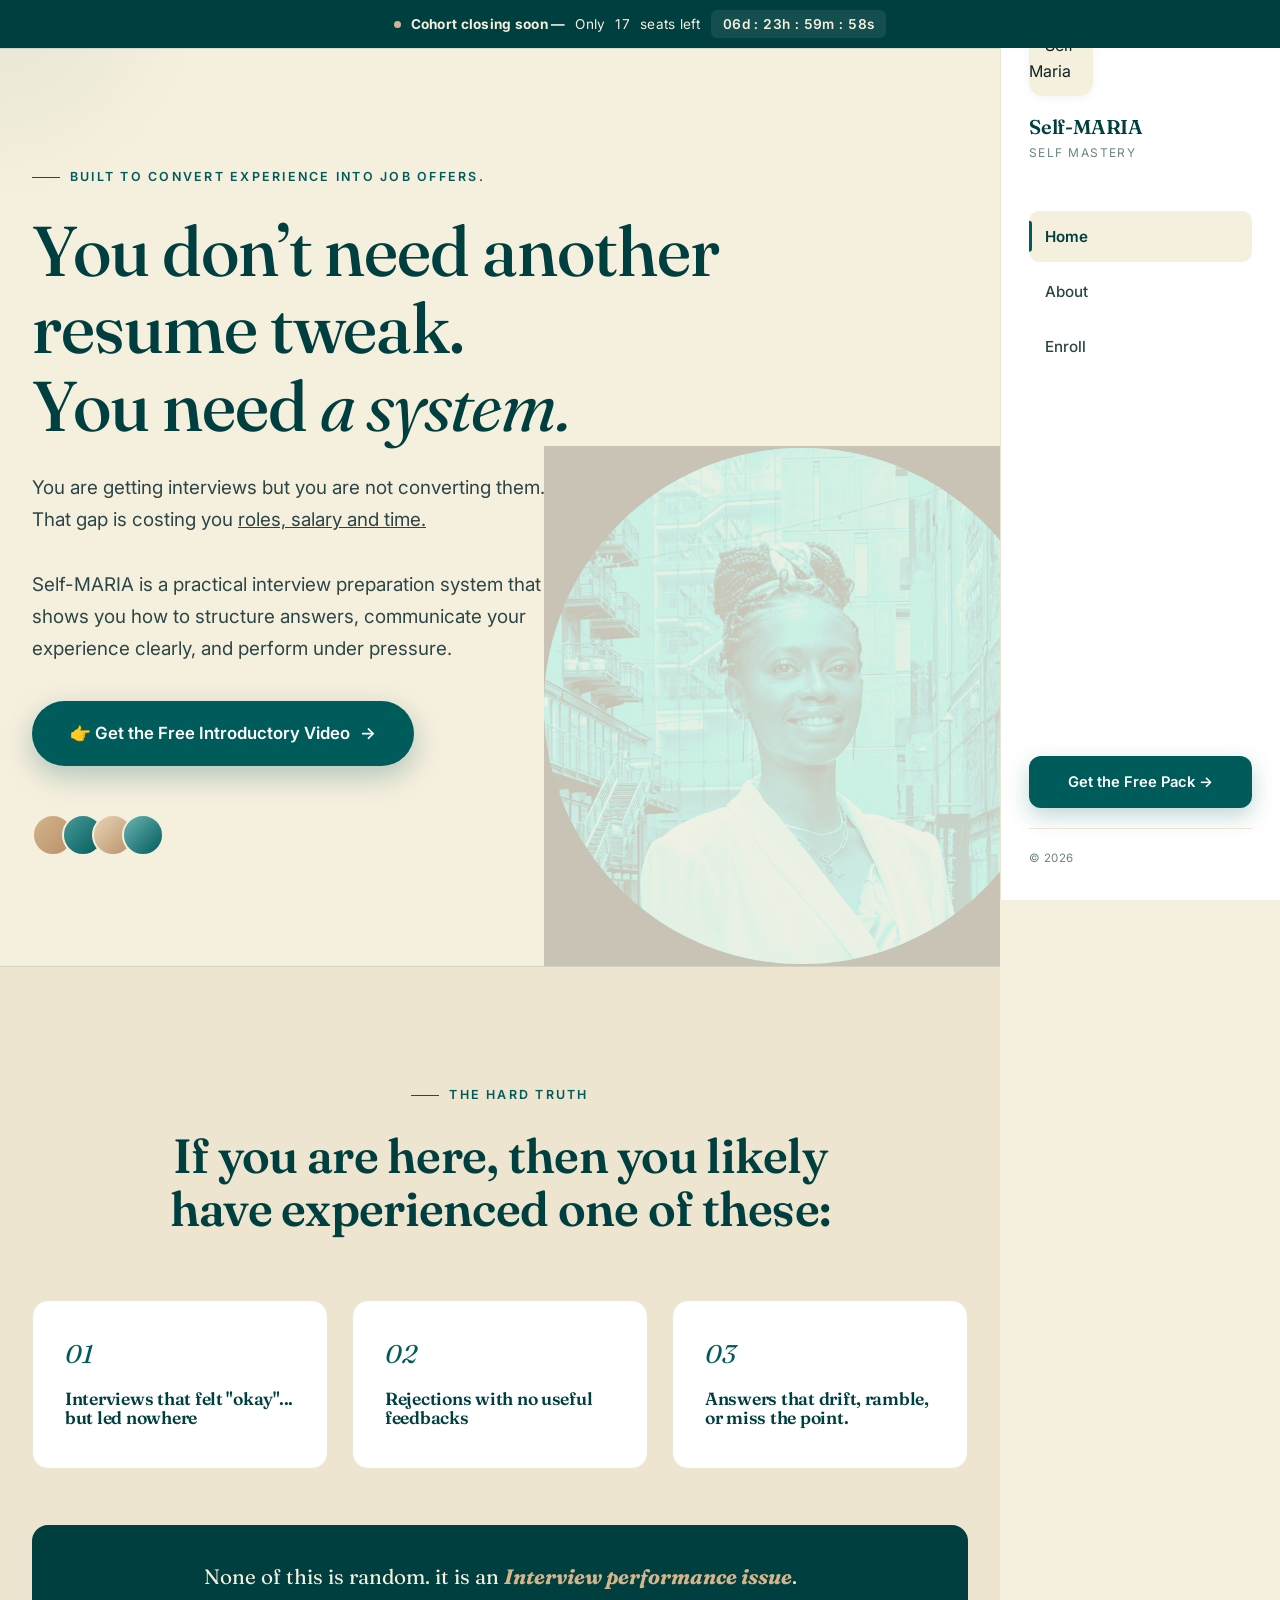
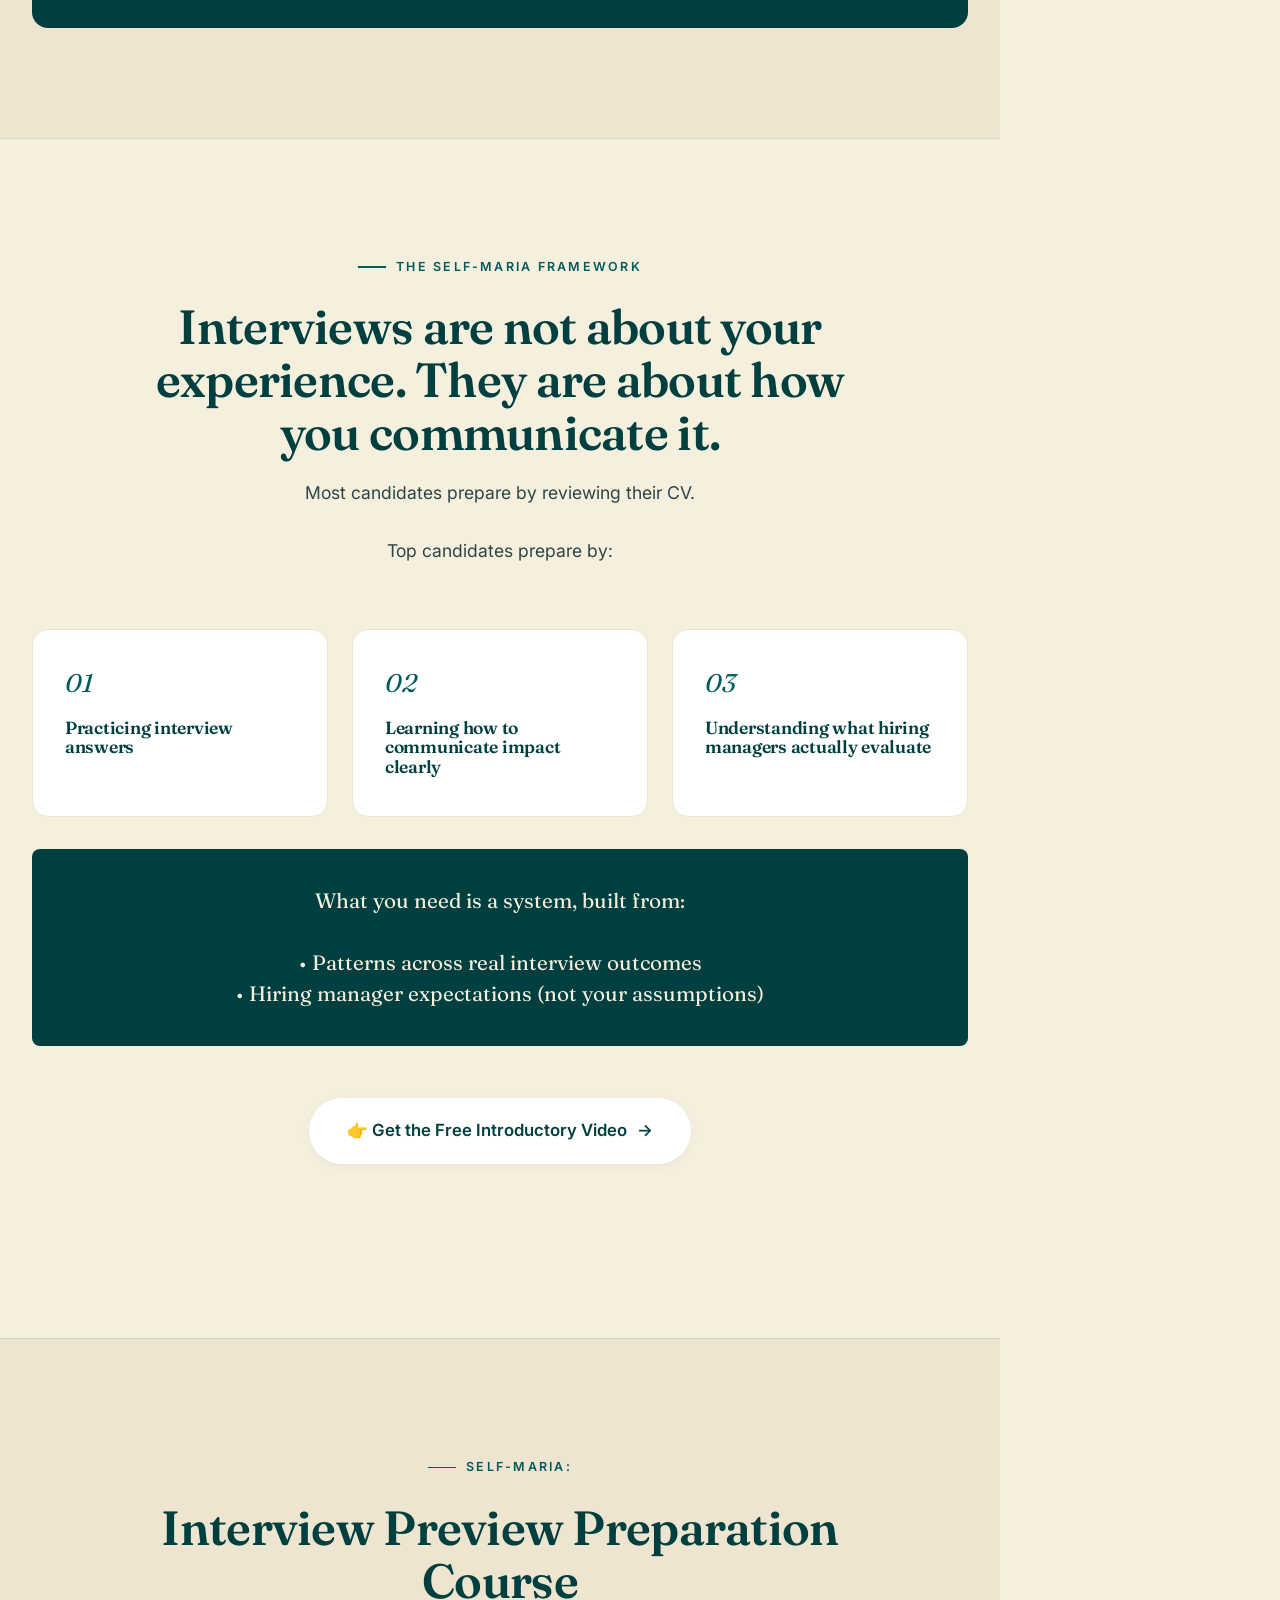
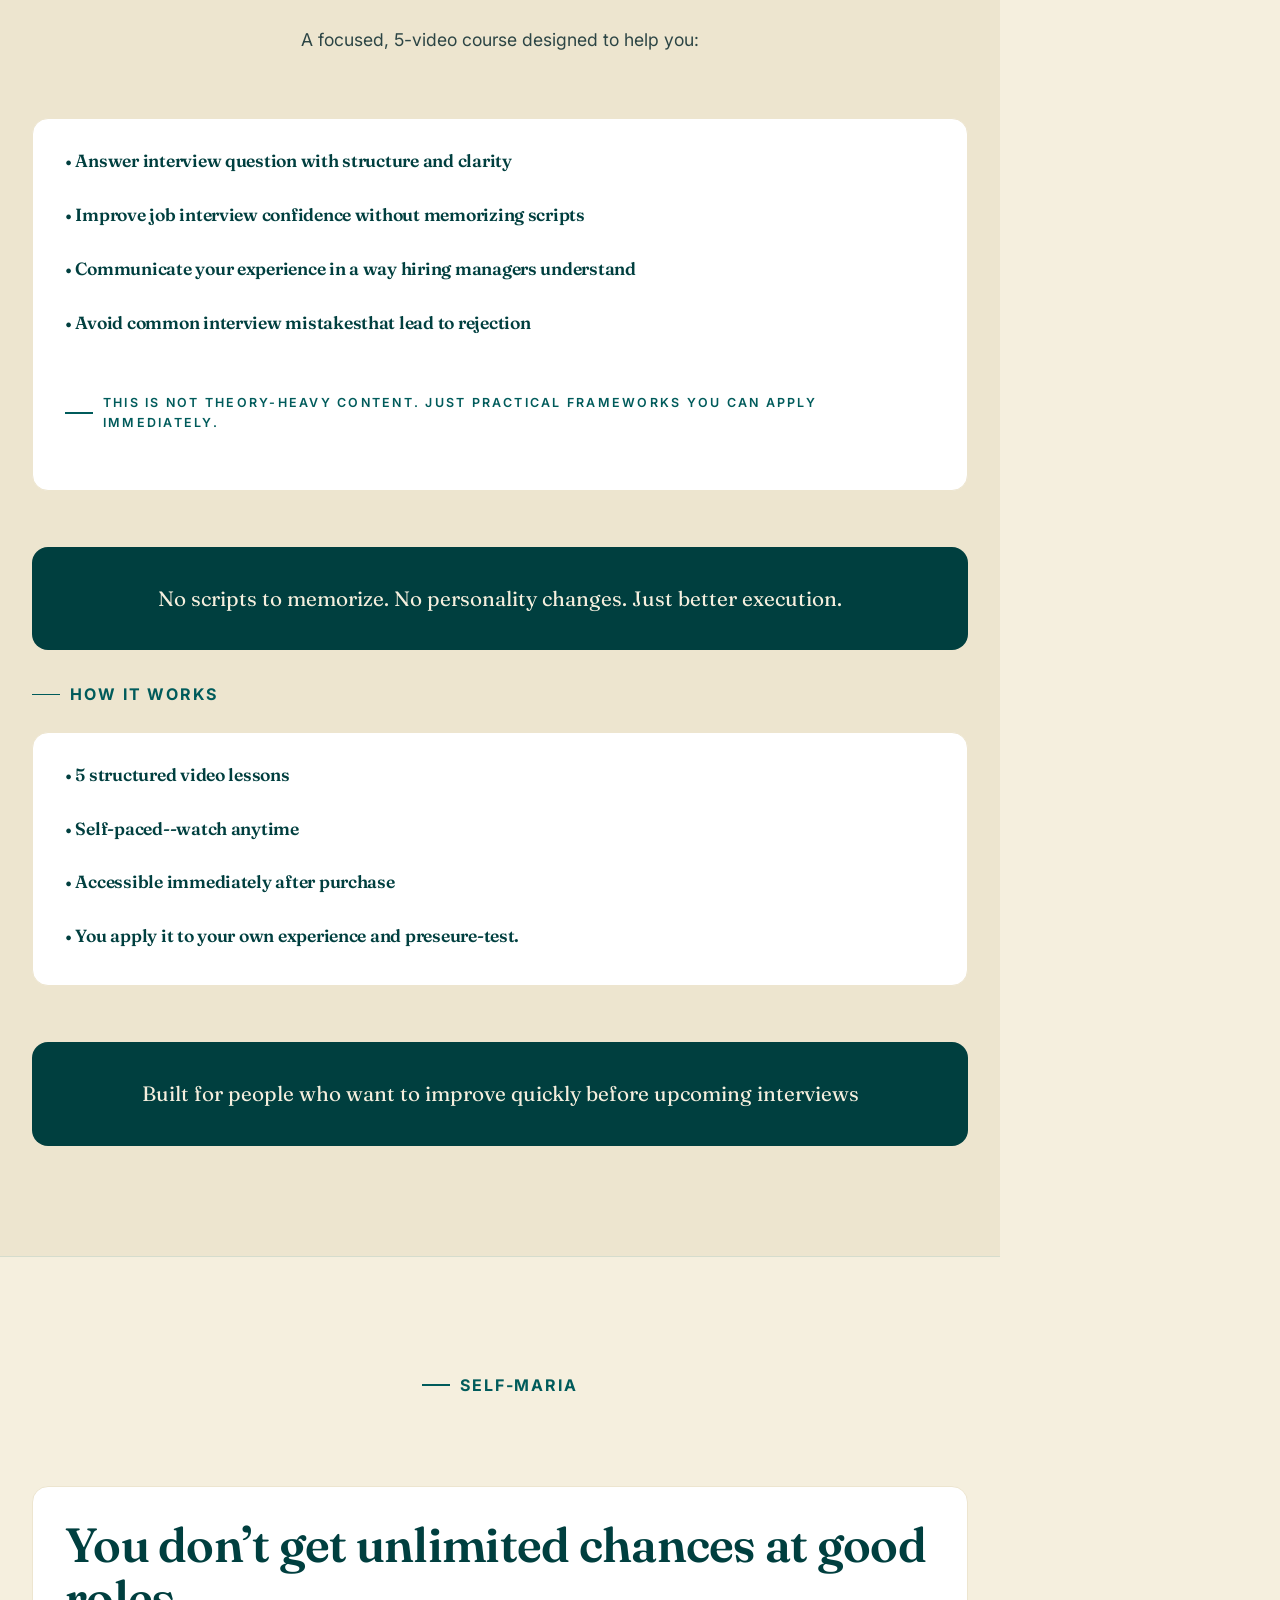
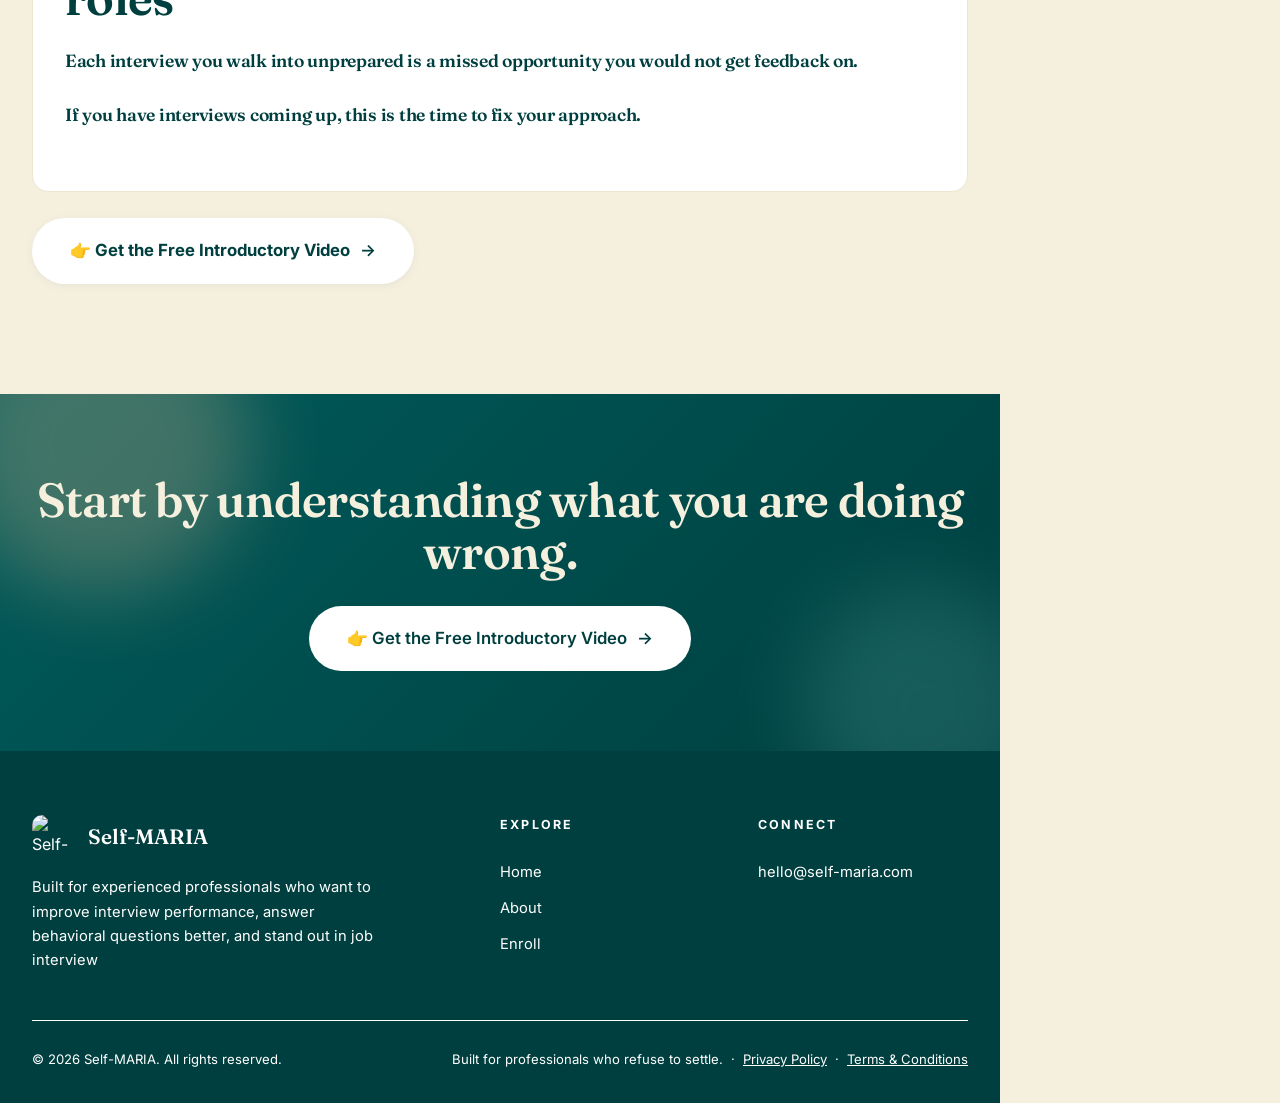
==== index.html @ 7862155d "Add files via upload initial upload" ====
<!DOCTYPE html>
<html lang="en">

<head>
  <meta charset="utf-8">
  <meta name="viewport" content="width=device-width, initial-scale=1.0">
  <meta name="description" content="Self-Maria — Interview Mastery for ambitious professionals with 3+ years of experience. Stop losing offers you should be winning.">
  <title>Self-Maria · Interview Mastery for Experienced Professionals</title>
  <link rel="icon" type="image/jpeg" href="assets/logo.jpeg">
  <link rel="preconnect" href="https://fonts.googleapis.com">
  <link rel="preconnect" href="https://fonts.gstatic.com" crossorigin>
  <link href="https://fonts.googleapis.com/css2?family=Inter:wght@400;500;600;700&family=Fraunces:opsz,wght,SOFT@9..144,400..700,0..100&display=swap" rel="stylesheet">
  <link href="style.css" rel="stylesheet">
</head>

<body data-page="home">
  <main class="main">

    <!-- HERO -->
    <section class="section has-watermark">
      <img src="IMG_9285.jpeg" alt="" class="coach-watermark" aria-hidden="true">
      <div class="container">
        <div style="max-width:720px;">
          <span class="eyebrow">Built to convert experience into job offers.</span>
          <h1>You don’t need another resume tweak. <br> You need <span class="italic accent">a system. </span></h1>
          <p class="hero-sub">
            You are getting interviews but you are not converting them. That gap is costing you <u>roles, salary and time.</u><br><br>
            Self-MARIA is a practical interview preparation system that shows you how to structure answers, communicate your experience clearly, and perform under pressure.
          </p>
          <div class="hero-actions">
            <a href="enroll.html" class="btn btn-primary btn-large">👉 Get the Free Introductory Video<span class="arrow">→</span></a>
          </div>
          <div class="hero-meta">
            <div class="avatars">
              <span class="avatar a1"></span>
              <span class="avatar a2"></span>
              <span class="avatar a3"></span>
              <span class="avatar a4"></span>
            </div>
        </div>
      </div>
    </section>

    <!-- PAIN -->
    <section class="section section-cream">
      <div class="container">
        <div class="section-head center">
          <span class="eyebrow">The Hard Truth</span>
          <h2> If you are here, then you likely have experienced one of these:  </h2>
        </div>

        <div class="pain-grid">
          <div class="pain-card">
            <div class="pain-num">01</div>
            <h3>Interviews that felt "okay"... but led nowhere</h3>
          </div>
          <div class="pain-card">
            <div class="pain-num">02</div>
            <h3>Rejections with no useful feedbacks </h3>
          </div>
          <div class="pain-card">
            <div class="pain-num">03</div>
            <h3>Answers that drift, ramble, or miss the point.</h3>
          </div>
        </div>

        <div class="pain-callout">
          None of this is random. it is an <strong> Interview performance issue</strong>.
        </div>
      </div>
    </section>

    <!-- WHAT YOU'LL LEARN (preview) -->
    <section class="section">
      <div class="container">
        <div class="section-head center">
          <span class="eyebrow">The Self-Maria Framework</span>
          <h2> Interviews are not about your experience. They are about how you communicate it.</h2>
          <p> Most candidates prepare by reviewing their CV.<br> <br>
          Top candidates prepare by:</p>
        </div>

        <div class="pain-grid">
          <div class="pain-card">
            <div class="pain-num"> 01</div>
            <h3>Practicing interview answers</h3>
          </div>
          <div class="pain-card">
            <div class="pain-num">02</div>
            <h3>Learning how to communicate impact clearly</h3>
          </div>
          <div class="pain-card">
            <div class="pain-num">03</div>
            <h3>Understanding what hiring managers actually evaluate</h3>
          </div>
        </div>

        <div class="pain-callout" style="display:block;width:100%;box-sizing:border-box;border-radius:8px;margin-top:32px;">What you need is a system, built from:<br><br>• Patterns across real interview outcomes<br>• Hiring manager expectations (not your assumptions)</div>
        <br> <br>
        <div class="section-head center">
        <a href="enroll.html" class="btn btn-cream btn-large">👉 Get the Free Introductory Video<span class="arrow">→</span></a>
          </div>

      </div>
    </section>
<!-- SOLUTION -->
    <section class="section section-cream">
      <div class="container">
        <div class="section-head center">
          <span class="eyebrow">Self-MARIA:</span>
          <h2>Interview Preview Preparation Course</h2>
          <p>A focused, 5-video course designed to help you:
            </p>
        </div>
        <div class="pain-grid">
          <div class="pain-card">
            <h3>• Answer interview question with structure and clarity </h3>
            <br>
          <h3>• Improve job interview confidence without memorizing scripts</h3>
          <br>
            <h3>• Communicate your experience in a way hiring managers understand </h3>
          <br>
          <h3>• Avoid common interview mistakesthat lead to rejection</h3>
            <br>
            <br>
        <span class="eyebrow">
           This is NOT theory-heavy content. Just practical frameworks you can apply immediately.  </span>
          </div>
        </div>
        <div class="pain-callout">No scripts to memorize. No personality changes. Just better execution.</div>
        <br>
        <span class="eyebrow" style="font-weight:700;font-size:1rem;letter-spacing:0.12em;">How It Works</span>

        <div class="pain-grid">
          <div class="pain-card">
            
            <h3>• 5 structured video lessons</h3>
            <br>
            
            <h3>• Self-paced--watch anytime</h3>
            <br>
            <h3>• Accessible immediately after purchase</h3>
            <br>
            <h3>• You apply it to your own experience and preseure-test.</h3>
            </div>
          </div>
      <div class="pain-callout">Built for people who want to improve quickly before upcoming interviews</div>
        </div>
    </section>

    
    <!-- LEAD MAGNET -->
    <section class="section">
      <div class="container">
        <div class="section-head center">
        <span class="eyebrow" style="font-weight:700; text-align:center; font-size:1rem;letter-spacing:0.12em;">Self-MARIA </span>
          </div>
        <div class="pain-grid">
          <div class="pain-card">
          <h2>You don’t get unlimited chances at good roles</h2>
            <br>
         <h3> Each interview you walk into unprepared is a missed opportunity you would not get  feedback on.</h3>
            <br>
        <h3>If you have interviews coming up, this is the time to fix your approach. </h3>
            <br></div>
          </div>
        <br>
        <a href="enroll.html" class="btn btn-cream btn-large"><strong>👉 Get the Free Introductory Video</strong><span class="arrow">→</span></a>
        </div>
      </div></section>
          
          
        
          
    <!-- CTA STRIP -->
    <section class="cta-strip">
      <div class="container">
        <h2>Start by understanding what you are doing wrong.</h2>
        <br>
        <a href="enroll.html" class="btn btn-cream btn-large">👉 Get the Free Introductory Video<span class="arrow">→</span></a>
      </div>
    </section>

    <!-- FOOTER -->
    <footer class="footer">
      <div class="container">
        <div class="footer-grid">
          <div class="footer-brand">
            <div class="logo-row">
              <div class="logo-mark"><img src="assets/logo.jpeg" alt="Self-Maria"></div>
              <h4>Self-MARIA</h4>
            </div>
            <p> Built for experienced professionals who want to improve interview performance, answer behavioral questions better, and stand out in job interview </p>     </div>
          <div class="footer-col">
            <h5>Explore</h5>
            <a href="index.html">Home</a>
            <a href="about.html">About</a>
            <a href="enroll.html">Enroll</a>
          </div>
          <div class="footer-col">
            <h5>Connect</h5>
            <a href="mailto:hello@self-maria.com">hello@self-maria.com</a>
          </div>
        </div>
        <div class="footer-bot">
          <p>© <span data-year></span> Self-MARIA. All rights reserved.</p>
          <p>Built for professionals who refuse to settle. &nbsp;·&nbsp; <a href="privacy.html" style="color:inherit;text-decoration:underline;">Privacy Policy</a> &nbsp;·&nbsp; <a href="terms.html" style="color:inherit;text-decoration:underline;">Terms &amp; Conditions</a></p>
        </div>
      </div>
    </footer>

  </main>

  <script src="script.js"></script>
</body>
</html>
---- style.css ----
/* ============================================================
   SELF-MARIA — Interview Mastery
   Premium Multi-Page Landing Experience
   Brand: #005B5B (deep teal) + cream + warm beige accents
   ============================================================ */

* { margin: 0; padding: 0; box-sizing: border-box; }

:root {
  /* Brand palette */
  --brand: #005B5B;
  --brand-dark: #003F3F;
  --brand-light: #4A9A98;
  --beige: #D4B48A;
  --beige-soft: #E8D5B7;
  --cream: #F5EFDE;
  --cream-deep: #EDE5CF;

  /* Functional */
  --ink: #0F2424;
  --ink-soft: #2C4545;
  --muted: #6B8585;
  --line: #DCD2BB;
  --line-soft: #EDE5CF;
  --white: #FFFFFF;
  --success: #2D8F6F;

  /* Layout */
  --nav-w: 280px;
  --nav-w-tab: 80px;

  /* Effects */
  --shadow-sm: 0 2px 10px rgba(0, 91, 91, 0.06);
  --shadow-md: 0 12px 32px rgba(0, 91, 91, 0.10);
  --shadow-lg: 0 24px 60px rgba(0, 91, 91, 0.18);
  --radius: 16px;
  --radius-lg: 24px;
  --ease: cubic-bezier(0.22, 1, 0.36, 1);
}

html { scroll-behavior: smooth; }

body {
  font-family: 'Inter', -apple-system, BlinkMacSystemFont, 'Segoe UI', sans-serif;
  font-size: 16px;
  line-height: 1.65;
  color: var(--ink);
  background: var(--cream);
  -webkit-font-smoothing: antialiased;
  overflow-x: hidden;
  min-height: 100vh;
}

/* Display serif for headlines */
h1, h2, h3, .display {
  font-family: 'Fraunces', 'Playfair Display', Georgia, serif;
  font-weight: 600;
  line-height: 1.1;
  letter-spacing: -0.015em;
  color: var(--brand-dark);
}

h1 { font-size: clamp(2.4rem, 5.5vw, 4.4rem); font-weight: 500; }
h2 { font-size: clamp(2rem, 4vw, 3rem); }
h3 { font-size: 1.35rem; font-weight: 600; }

p { color: var(--ink-soft); }
a { color: inherit; text-decoration: none; }

.container {
  max-width: 1080px;
  margin: 0 auto;
  padding: 0 32px;
}

/* Italic accent */
.italic { font-style: italic; font-weight: 400; }

/* ============================================================
   PAGE LOADER
   ============================================================ */
.page-loader {
  position: fixed;
  inset: 0;
  background: var(--cream);
  z-index: 9999;
  display: flex;
  align-items: center;
  justify-content: center;
  transition: opacity 0.6s ease, visibility 0.6s ease;
}
.page-loader.hidden { opacity: 0; visibility: hidden; }
.loader-mark {
  width: 64px;
  height: 64px;
  border-radius: 50%;
  background: var(--brand);
  position: relative;
  animation: loader-pulse 1.4s ease-in-out infinite;
}
.loader-mark::before, .loader-mark::after {
  content: '';
  position: absolute;
  border-radius: 50%;
  inset: 0;
}
.loader-mark::before {
  background: var(--beige);
  transform: translate(-30%, -20%) scale(0.55);
  opacity: 0.85;
}
.loader-mark::after {
  background: var(--brand-light);
  transform: translate(35%, -15%) scale(0.5);
  opacity: 0.8;
}
@keyframes loader-pulse {
  0%, 100% { transform: scale(1); }
  50% { transform: scale(1.08); }
}

/* ============================================================
   ANNOUNCEMENT BAR
   ============================================================ */
.announce {
  background: var(--brand-dark);
  color: var(--cream);
  text-align: center;
  padding: 10px 24px;
  font-size: 0.85rem;
  letter-spacing: 0.02em;
  display: flex;
  align-items: center;
  justify-content: center;
  gap: 10px;
  flex-wrap: wrap;
  position: relative;
  z-index: 60;
}
.pulse-dot {
  width: 7px;
  height: 7px;
  background: var(--beige);
  border-radius: 50%;
  animation: pulse 1.4s infinite;
}
.countdown {
  font-variant-numeric: tabular-nums;
  background: rgba(255, 255, 255, 0.08);
  padding: 3px 12px;
  border-radius: 6px;
  font-weight: 600;
  letter-spacing: 0.03em;
}
@keyframes pulse {
  0%, 100% { opacity: 1; transform: scale(1); }
  50% { opacity: 0.4; transform: scale(1.6); }
}

/* ============================================================
   RIGHT-SIDE NAVIGATION
   ============================================================ */
.sidenav {
  position: fixed;
  top: 0;
  right: 0;
  width: var(--nav-w);
  height: 100vh;
  background: var(--white);
  border-left: 1px solid var(--line-soft);
  display: flex;
  flex-direction: column;
  padding: 32px 28px;
  z-index: 50;
  transition: transform 0.5s var(--ease);
}

.sidenav-brand {
  display: flex;
  flex-direction: column;
  align-items: flex-start;
  gap: 14px;
  margin-bottom: 48px;
}

.sidenav-logo {
  width: 64px;
  height: 64px;
  border-radius: 14px;
  background: var(--cream);
  display: flex;
  align-items: center;
  justify-content: center;
  overflow: hidden;
  box-shadow: var(--shadow-sm);
}
.sidenav-logo img { width: 100%; height: 100%; object-fit: cover; }

.sidenav-name {
  font-family: 'Fraunces', serif;
  font-size: 1.25rem;
  font-weight: 600;
  color: var(--brand-dark);
  letter-spacing: -0.01em;
}
.sidenav-tag {
  font-size: 0.75rem;
  color: var(--muted);
  letter-spacing: 0.12em;
  text-transform: uppercase;
}

.sidenav-links {
  display: flex;
  flex-direction: column;
  gap: 4px;
  flex: 1;
}

.sidenav-link {
  display: flex;
  align-items: center;
  gap: 14px;
  padding: 13px 16px;
  border-radius: 10px;
  font-size: 0.95rem;
  font-weight: 500;
  color: var(--ink-soft);
  position: relative;
  transition: all 0.25s ease;
}
.sidenav-link::before {
  content: '';
  position: absolute;
  left: 0;
  top: 50%;
  transform: translateY(-50%) scaleY(0);
  width: 3px;
  height: 60%;
  background: var(--brand);
  border-radius: 0 3px 3px 0;
  transition: transform 0.3s var(--ease);
}
.sidenav-link:hover {
  background: var(--cream);
  color: var(--brand-dark);
}
.sidenav-link:hover::before { transform: translateY(-50%) scaleY(1); }
.sidenav-link.active {
  background: var(--cream);
  color: var(--brand-dark);
  font-weight: 600;
}
.sidenav-link.active::before { transform: translateY(-50%) scaleY(1); }
.sidenav-link .num {
  font-size: 0.7rem;
  color: var(--muted);
  font-variant-numeric: tabular-nums;
  font-family: 'Fraunces', serif;
  font-style: italic;
}

.sidenav-cta {
  margin-top: 24px;
  background: var(--brand);
  color: var(--white);
  padding: 14px 20px;
  text-align: center;
  border-radius: 12px;
  font-weight: 600;
  font-size: 0.92rem;
  transition: all 0.3s var(--ease);
  box-shadow: 0 8px 22px rgba(0, 91, 91, 0.25);
}
.sidenav-cta:hover {
  background: var(--brand-dark);
  transform: translateY(-2px);
  box-shadow: 0 14px 32px rgba(0, 91, 91, 0.35);
}

.sidenav-foot {
  margin-top: 20px;
  display: flex;
  gap: 14px;
  align-items: center;
  padding-top: 20px;
  border-top: 1px solid var(--line-soft);
}
.sidenav-foot small { font-size: 0.72rem; color: var(--muted); letter-spacing: 0.04em; }
.social-dot {
  width: 30px;
  height: 30px;
  border-radius: 50%;
  border: 1px solid var(--line);
  display: flex;
  align-items: center;
  justify-content: center;
  font-size: 0.7rem;
  color: var(--brand);
  transition: all 0.25s ease;
}
.social-dot:hover {
  background: var(--brand);
  color: var(--white);
  border-color: var(--brand);
}

/* Mobile menu toggle */
.menu-toggle {
  display: none;
  position: fixed;
  top: 18px;
  right: 18px;
  width: 48px;
  height: 48px;
  border-radius: 50%;
  background: var(--brand);
  color: var(--white);
  border: none;
  z-index: 70;
  cursor: pointer;
  align-items: center;
  justify-content: center;
  box-shadow: var(--shadow-md);
  transition: all 0.3s ease;
}
.menu-toggle .bar {
  display: block;
  width: 18px;
  height: 2px;
  background: currentColor;
  position: relative;
  transition: all 0.3s var(--ease);
}
.menu-toggle .bar::before,
.menu-toggle .bar::after {
  content: '';
  position: absolute;
  left: 0;
  width: 100%;
  height: 2px;
  background: currentColor;
  transition: all 0.3s var(--ease);
}
.menu-toggle .bar::before { top: -6px; }
.menu-toggle .bar::after { top: 6px; }
.menu-toggle.open .bar { background: transparent; }
.menu-toggle.open .bar::before { transform: rotate(45deg); top: 0; }
.menu-toggle.open .bar::after { transform: rotate(-45deg); top: 0; }

/* ============================================================
   MAIN CONTENT
   ============================================================ */
.main {
  margin-right: var(--nav-w);
  min-height: 100vh;
}

/* ============================================================
   BUTTONS
   ============================================================ */
.btn {
  display: inline-flex;
  align-items: center;
  gap: 10px;
  padding: 16px 30px;
  border-radius: 100px;
  font-weight: 600;
  font-size: 1rem;
  cursor: pointer;
  border: none;
  font-family: inherit;
  transition: all 0.35s var(--ease);
  position: relative;
  overflow: hidden;
}
.btn .arrow {
  display: inline-block;
  transition: transform 0.3s var(--ease);
}
.btn:hover .arrow { transform: translateX(4px); }

.btn-primary {
  background: var(--brand);
  color: var(--white);
  box-shadow: 0 10px 28px rgba(0, 91, 91, 0.28);
}
.btn-primary:hover {
  background: var(--brand-dark);
  transform: translateY(-2px);
  box-shadow: 0 16px 40px rgba(0, 91, 91, 0.4);
}

.btn-ghost {
  background: transparent;
  color: var(--brand-dark);
  border: 1.5px solid var(--brand);
}
.btn-ghost:hover {
  background: var(--brand);
  color: var(--white);
}

.btn-cream {
  background: var(--white);
  color: var(--brand-dark);
  box-shadow: var(--shadow-sm);
}
.btn-cream:hover {
  background: var(--brand);
  color: var(--white);
  transform: translateY(-2px);
  box-shadow: var(--shadow-md);
}

.btn-large { padding: 19px 38px; font-size: 1.05rem; }

/* ============================================================
   PAGE TAG / EYEBROW
   ============================================================ */
.eyebrow {
  display: inline-flex;
  align-items: center;
  gap: 10px;
  font-size: 0.78rem;
  letter-spacing: 0.18em;
  text-transform: uppercase;
  color: var(--brand);
  font-weight: 600;
  margin-bottom: 24px;
}
.eyebrow::before {
  content: '';
  width: 28px;
  height: 1.5px;
  background: var(--brand);
}

/* ============================================================
   HERO
   ============================================================ */
.hero {
  position: relative;
  padding: 100px 0 120px;
  overflow: hidden;
}
.hero::after {
  /* soft cream gradient veil so text remains crisp over the coach photo */
  content: '';
  position: absolute;
  inset: 0;
  background: linear-gradient(
    100deg,
    var(--cream) 0%,
    rgba(245, 239, 222, 0.92) 35%,
    rgba(245, 239, 222, 0.55) 60%,
    rgba(245, 239, 222, 0.25) 100%
  );
  z-index: 1;
  pointer-events: none;
}
.hero > .container { position: relative; z-index: 2; }
.hero-grid {
  display: grid;
  grid-template-columns: 1.15fr 0.85fr;
  gap: 64px;
  align-items: center;
}
.hero h1 .accent {
  color: var(--brand);
  position: relative;
  display: inline-block;
}
.hero-sub {
  font-size: 1.18rem;
  line-height: 1.7;
  color: var(--ink-soft);
  margin: 28px 0 36px;
  max-width: 520px;
}
.hero-actions {
  display: flex;
  gap: 16px;
  flex-wrap: wrap;
  margin-bottom: 48px;
}

.hero-meta {
  display: flex;
  align-items: center;
  gap: 24px;
  flex-wrap: wrap;
}
.avatars {
  display: flex;
}
.avatar {
  width: 42px;
  height: 42px;
  border-radius: 50%;
  border: 2.5px solid var(--cream);
  margin-left: -12px;
  background-size: cover;
}
.avatar:first-child { margin-left: 0; }
.a1 { background: linear-gradient(135deg, #D4B48A, #B89169); }
.a2 { background: linear-gradient(135deg, #4A9A98, #005B5B); }
.a3 { background: linear-gradient(135deg, #E8D5B7, #B89169); }
.a4 { background: linear-gradient(135deg, #6BB5B3, #005B5B); }
.stars { color: var(--beige); letter-spacing: 3px; font-size: 0.9rem; }
.hero-meta strong { color: var(--brand-dark); }
.hero-meta small { color: var(--muted); font-size: 0.85rem; display: block; }

/* HERO VISUAL */
.hero-visual {
  position: relative;
  height: 580px;
  display: flex;
  align-items: center;
  justify-content: center;
}

/* COACH PHOTO — fills the entire hero as a soft, tinted backdrop */
.coach-photo {
  position: absolute;
  top: 0;
  bottom: 0;
  right: 0;
  height: 100%;
  width: auto;
  max-width: 65%;
  object-fit: contain;
  object-position: right bottom;
  z-index: 0;
  opacity: 0.35;
  /* Duotone effect: convert image into deep teal tones */
  filter:
    grayscale(100%)
    contrast(1.05)
    brightness(0.95)
    sepia(100%)
    hue-rotate(140deg)
    saturate(3.5);
  pointer-events: none;
  animation: coach-float 9s ease-in-out infinite;
}
@keyframes coach-float {
  0%, 100% { transform: translateY(0); }
  50% { transform: translateY(-12px); }
}

/* COACH PHOTO — watermark variant for other pages */
.coach-watermark {
  position: absolute;
  right: -60px;
  bottom: 0;
  height: 80%;
  max-height: 520px;
  opacity: 0.18;
  filter:
    grayscale(100%)
    sepia(100%)
    hue-rotate(140deg)
    saturate(4);
  pointer-events: none;
  z-index: 0;
}
.has-watermark { position: relative; overflow: hidden; }
.has-watermark > .container { position: relative; z-index: 1; }
.blob {
  position: absolute;
  border-radius: 50%;
  filter: blur(0.5px);
}
.blob-1 {
  width: 260px;
  height: 260px;
  background: var(--beige);
  top: 10%;
  left: 10%;
  border-radius: 60% 40% 50% 50% / 50% 60% 40% 50%;
  animation: blob-morph-1 12s ease-in-out infinite;
}
.blob-2 {
  width: 220px;
  height: 220px;
  background: var(--brand-light);
  top: 25%;
  right: 5%;
  border-radius: 50% 50% 40% 60% / 60% 40% 60% 40%;
  animation: blob-morph-2 14s ease-in-out infinite;
}
.blob-3 {
  width: 280px;
  height: 280px;
  background: var(--brand);
  bottom: 5%;
  left: 25%;
  border-radius: 45% 55% 60% 40% / 50% 60% 40% 50%;
  animation: blob-morph-3 16s ease-in-out infinite;
}
@keyframes blob-morph-1 {
  0%, 100% { border-radius: 60% 40% 50% 50% / 50% 60% 40% 50%; transform: translate(0,0) rotate(0deg); }
  50% { border-radius: 40% 60% 60% 40% / 60% 50% 50% 40%; transform: translate(20px,-20px) rotate(20deg); }
}
@keyframes blob-morph-2 {
  0%, 100% { border-radius: 50% 50% 40% 60% / 60% 40% 60% 40%; transform: translate(0,0); }
  50% { border-radius: 60% 40% 60% 40% / 40% 60% 40% 60%; transform: translate(-20px,15px); }
}
@keyframes blob-morph-3 {
  0%, 100% { border-radius: 45% 55% 60% 40% / 50% 60% 40% 50%; transform: translate(0,0) rotate(0deg); }
  50% { border-radius: 55% 45% 40% 60% / 40% 50% 60% 50%; transform: translate(15px,20px) rotate(-15deg); }
}

.hero-card {
  position: relative;
  z-index: 2;
  background: var(--white);
  padding: 28px;
  border-radius: var(--radius-lg);
  box-shadow: var(--shadow-lg);
  width: 320px;
  transform: rotate(-2deg);
  transition: transform 0.5s var(--ease);
}
.hero-card:hover { transform: rotate(0deg) scale(1.02); }
.hero-card-tag {
  font-size: 0.72rem;
  letter-spacing: 0.15em;
  color: var(--brand);
  font-weight: 700;
  text-transform: uppercase;
  margin-bottom: 8px;
}
.hero-card-quote {
  font-family: 'Fraunces', serif;
  font-size: 1.15rem;
  line-height: 1.4;
  color: var(--brand-dark);
  margin-bottom: 18px;
}
.hero-card-author {
  display: flex;
  align-items: center;
  gap: 10px;
  padding-top: 14px;
  border-top: 1px solid var(--line-soft);
}
.hero-card-author .avatar { width: 36px; height: 36px; margin: 0; border-width: 0; }
.hero-card-author strong { font-size: 0.85rem; color: var(--brand-dark); display: block; }
.hero-card-author small { font-size: 0.72rem; color: var(--muted); }

.floating-stat {
  position: absolute;
  background: var(--white);
  padding: 18px 22px;
  border-radius: 16px;
  box-shadow: var(--shadow-md);
  z-index: 3;
}
.floating-stat-num {
  font-family: 'Fraunces', serif;
  font-size: 1.8rem;
  color: var(--brand);
  font-weight: 600;
  line-height: 1;
}
.floating-stat-lbl {
  font-size: 0.72rem;
  color: var(--muted);
  letter-spacing: 0.05em;
  margin-top: 4px;
}
.floating-stat.fs-1 { top: 0; right: 0; animation: float 6s ease-in-out infinite; }
.floating-stat.fs-2 { bottom: 30px; left: -10px; animation: float 7s ease-in-out infinite reverse; }
@keyframes float {
  0%, 100% { transform: translateY(0); }
  50% { transform: translateY(-12px); }
}

/* ============================================================
   SECTIONS
   ============================================================ */
.section {
  padding: 110px 0;
  position: relative;
  border-top: 1.5px solid rgba(0, 91, 91, 0.13);
}
.section-tight { padding: 80px 0; }
.section-cream { background: var(--cream-deep); }
.section-brand {
  background: var(--brand-dark);
  color: var(--cream);
}
.section-brand h2, .section-brand h3 { color: var(--cream); }
.section-brand p { color: rgba(245, 239, 222, 0.78); }
.section-brand .eyebrow { color: var(--beige); }
.section-brand .eyebrow::before { background: var(--beige); }

.section-head {
  max-width: 720px;
  margin-bottom: 64px;
}
.section-head.center { margin-left: auto; margin-right: auto; text-align: center; }
.section-head p { font-size: 1.1rem; margin-top: 18px; }

/* ============================================================
   PAIN GRID
   ============================================================ */
.pain-grid {
  display: grid;
  grid-template-columns: repeat(auto-fit, minmax(260px, 1fr));
  gap: 24px;
}
.pain-card {
  background: var(--white);
  padding: 32px;
  border-radius: var(--radius);
  position: relative;
  border: 1px solid var(--line-soft);
  transition: all 0.35s var(--ease);
}
.pain-card:hover {
  transform: translateY(-6px);
  box-shadow: var(--shadow-md);
  border-color: var(--brand-light);
}
.pain-num {
  font-family: 'Fraunces', serif;
  font-style: italic;
  font-size: 1.6rem;
  color: var(--brand);
  margin-bottom: 14px;
}
.pain-card h3 { font-size: 1.1rem; margin-bottom: 8px; }
.pain-card p { font-size: 0.95rem; }

.pain-callout {
  margin-top: 56px;
  padding: 36px 40px;
  background: var(--brand-dark);
  color: var(--cream);
  border-radius: var(--radius);
  font-family: 'Fraunces', serif;
  font-size: 1.3rem;
  line-height: 1.5;
  text-align: center;
}
.pain-callout strong { color: var(--beige); font-style: italic; }

/* ============================================================
   FEATURES (Course modules)
   ============================================================ */
.features-grid {
  display: grid;
  grid-template-columns: repeat(auto-fit, minmax(280px, 1fr));
  gap: 24px;
}
.feature {
  background: var(--white);
  padding: 36px;
  border-radius: var(--radius);
  border: 1px solid var(--line-soft);
  transition: all 0.35s var(--ease);
  position: relative;
}
.feature:hover {
  transform: translateY(-6px);
  box-shadow: var(--shadow-md);
}
.feature-num {
  display: inline-block;
  font-family: 'Fraunces', serif;
  font-style: italic;
  font-size: 0.95rem;
  color: var(--brand);
  background: var(--cream);
  padding: 4px 14px;
  border-radius: 100px;
  margin-bottom: 18px;
}
.feature h3 { font-size: 1.2rem; margin-bottom: 10px; }

/* ============================================================
   STATS STRIP
   ============================================================ */
.stats-strip {
  display: grid;
  grid-template-columns: repeat(auto-fit, minmax(160px, 1fr));
  gap: 32px;
  text-align: center;
}
.stat {
  padding: 0 16px;
}
.stat-num {
  font-family: 'Fraunces', serif;
  font-size: clamp(2.5rem, 4vw, 3.4rem);
  color: var(--beige);
  font-weight: 600;
  line-height: 1;
  letter-spacing: -0.02em;
}
.stat-lbl {
  margin-top: 10px;
  font-size: 0.85rem;
  letter-spacing: 0.08em;
  text-transform: uppercase;
  color: rgba(245, 239, 222, 0.7);
}

/* ============================================================
   TESTIMONIALS
   ============================================================ */
.testi-grid {
  display: grid;
  grid-template-columns: repeat(auto-fit, minmax(300px, 1fr));
  gap: 24px;
}
.testi {
  background: var(--white);
  padding: 32px;
  border-radius: var(--radius);
  border: 1px solid var(--line-soft);
  position: relative;
}
.testi-mark {
  font-family: 'Fraunces', serif;
  font-size: 3.5rem;
  color: var(--beige);
  line-height: 0.8;
  margin-bottom: 8px;
}
.testi p {
  font-family: 'Fraunces', serif;
  font-size: 1.05rem;
  line-height: 1.55;
  color: var(--ink);
  margin-bottom: 24px;
}
.testi-author {
  display: flex;
  align-items: center;
  gap: 14px;
  padding-top: 20px;
  border-top: 1px solid var(--line-soft);
}
.testi-avatar { width: 44px; height: 44px; border-radius: 50%; flex-shrink: 0; }
.t1 { background: linear-gradient(135deg, #D4B48A, #B89169); }
.t2 { background: linear-gradient(135deg, #4A9A98, #005B5B); }
.t3 { background: linear-gradient(135deg, #6BB5B3, #003F3F); }
.t4 { background: linear-gradient(135deg, #E8D5B7, #B89169); }
.t5 { background: linear-gradient(135deg, #4A9A98, #003F3F); }
.t6 { background: linear-gradient(135deg, #B89169, #005B5B); }
.testi-author strong { display: block; font-size: 0.95rem; color: var(--brand-dark); }
.testi-author small { font-size: 0.8rem; color: var(--muted); }

/* ============================================================
   ENROLL FORM
   ============================================================ */
.enroll-card {
  background: var(--white);
  padding: 56px 48px;
  border-radius: var(--radius-lg);
  box-shadow: var(--shadow-lg);
  max-width: 640px;
  margin: 0 auto;
  text-align: center;
  position: relative;
  overflow: hidden;
}
.enroll-card::before {
  content: '';
  position: absolute;
  top: -100px;
  right: -100px;
  width: 240px;
  height: 240px;
  border-radius: 50%;
  background: var(--cream);
  z-index: 0;
}
.enroll-card > * { position: relative; z-index: 1; }

.lead-form {
  display: flex;
  gap: 12px;
  max-width: 540px;
  margin: 32px auto 0;
  flex-wrap: wrap;
}
.lead-form input[type="email"] {
  flex: 1;
  min-width: 240px;
  padding: 18px 22px;
  border: 1.5px solid var(--line);
  border-radius: 100px;
  font-size: 1rem;
  font-family: inherit;
  background: var(--cream);
  color: var(--ink);
  outline: none;
  transition: all 0.25s ease;
}
.lead-form input[type="email"]:focus {
  border-color: var(--brand);
  background: var(--white);
  box-shadow: 0 0 0 4px rgba(0, 91, 91, 0.08);
}

.divider {
  position: relative;
  text-align: center;
  margin: 56px 0 40px;
}
.divider::before {
  content: '';
  position: absolute;
  top: 50%;
  left: 0;
  right: 0;
  height: 1px;
  background: var(--line);
}
.divider span {
  position: relative;
  background: var(--cream);
  padding: 0 18px;
  color: var(--muted);
  font-size: 0.78rem;
  font-weight: 600;
  letter-spacing: 0.12em;
}

.guarantee {
  margin-top: 32px;
  font-size: 0.9rem;
  color: var(--muted);
  display: flex;
  gap: 18px;
  justify-content: center;
  flex-wrap: wrap;
}
.guarantee span { display: inline-flex; align-items: center; gap: 6px; }

.micro { font-size: 0.82rem; color: var(--muted); margin-top: 14px; }

/* ============================================================
   ABOUT PAGE
   ============================================================ */
.about-hero {
  display: grid;
  grid-template-columns: 1fr 1fr;
  gap: 64px;
  align-items: center;
  padding: 80px 0;
}
.about-portrait {
  position: relative;
  aspect-ratio: 4/5;
  border-radius: var(--radius-lg);
  background: linear-gradient(135deg, var(--brand-light), var(--brand-dark));
  overflow: hidden;
  box-shadow: var(--shadow-lg);
}
.about-portrait::before {
  content: '';
  position: absolute;
  inset: 0;
  background:
    radial-gradient(circle at 30% 30%, rgba(212, 180, 138, 0.4), transparent 50%),
    radial-gradient(circle at 70% 70%, rgba(74, 154, 152, 0.3), transparent 50%);
}
.portrait-tag {
  position: absolute;
  bottom: 24px;
  left: 24px;
  right: 24px;
  background: rgba(255, 255, 255, 0.95);
  backdrop-filter: blur(10px);
  padding: 18px 22px;
  border-radius: 12px;
}
.portrait-tag strong {
  display: block;
  font-family: 'Fraunces', serif;
  font-size: 1.2rem;
  color: var(--brand-dark);
}
.portrait-tag small { color: var(--muted); font-size: 0.85rem; }

.values-grid {
  display: grid;
  grid-template-columns: repeat(auto-fit, minmax(240px, 1fr));
  gap: 24px;
  margin-top: 56px;
}
.value-card {
  padding: 32px;
  background: var(--cream);
  border-radius: var(--radius);
  border-top: 3px solid var(--brand);
}
.value-card h3 { font-size: 1.15rem; margin-bottom: 10px; }

/* ============================================================
   COURSE PAGE — CURRICULUM
   ============================================================ */
.curriculum {
  max-width: 820px;
  margin: 0 auto;
}
.module {
  background: var(--white);
  border: 1px solid var(--line-soft);
  border-radius: var(--radius);
  margin-bottom: 16px;
  overflow: hidden;
  transition: all 0.3s var(--ease);
}
.module:hover { border-color: var(--brand-light); box-shadow: var(--shadow-sm); }
.module-head {
  width: 100%;
  background: none;
  border: none;
  padding: 24px 28px;
  display: flex;
  align-items: center;
  gap: 20px;
  cursor: pointer;
  font-family: inherit;
  text-align: left;
}
.module-week {
  font-family: 'Fraunces', serif;
  font-style: italic;
  font-size: 0.85rem;
  color: var(--brand);
  background: var(--cream);
  padding: 6px 14px;
  border-radius: 100px;
  white-space: nowrap;
  letter-spacing: 0.04em;
}
.module-title {
  font-family: 'Fraunces', serif;
  font-size: 1.2rem;
  color: var(--brand-dark);
  flex: 1;
  font-weight: 600;
}
.module-toggle {
  width: 32px;
  height: 32px;
  border-radius: 50%;
  background: var(--cream);
  display: flex;
  align-items: center;
  justify-content: center;
  font-size: 1.2rem;
  color: var(--brand);
  transition: all 0.3s var(--ease);
  flex-shrink: 0;
}
.module.open .module-toggle {
  background: var(--brand);
  color: var(--white);
  transform: rotate(45deg);
}
.module-body {
  max-height: 0;
  overflow: hidden;
  transition: max-height 0.4s var(--ease);
}
.module.open .module-body { max-height: 600px; }
.module-body-inner {
  padding: 0 28px 28px 28px;
  border-top: 1px solid var(--line-soft);
}
.module-body-inner p { padding-top: 18px; }
.module-body-inner ul { padding-top: 14px; padding-left: 20px; color: var(--ink-soft); }
.module-body-inner li { padding: 4px 0; }

/* ============================================================
   FAQ
   ============================================================ */
.faq-list { max-width: 760px; margin: 0 auto; }
.faq-item { border-bottom: 1px solid var(--line); }
.faq-q {
  width: 100%;
  background: none;
  border: none;
  padding: 26px 0;
  font-family: 'Fraunces', serif;
  font-size: 1.15rem;
  font-weight: 600;
  color: var(--brand-dark);
  text-align: left;
  cursor: pointer;
  display: flex;
  justify-content: space-between;
  align-items: center;
  gap: 16px;
}
.faq-toggle {
  font-size: 1.6rem;
  color: var(--brand);
  transition: transform 0.3s var(--ease);
  flex-shrink: 0;
  font-weight: 300;
}
.faq-item.open .faq-toggle { transform: rotate(45deg); }
.faq-a { max-height: 0; overflow: hidden; transition: max-height 0.4s var(--ease), padding 0.4s var(--ease); }
.faq-item.open .faq-a { max-height: 400px; padding-bottom: 26px; }

/* ============================================================
   CTA STRIP
   ============================================================ */
.cta-strip {
  background: linear-gradient(135deg, var(--brand) 0%, var(--brand-dark) 100%);
  color: var(--cream);
  padding: 80px 0;
  text-align: center;
  position: relative;
  overflow: hidden;
}
.cta-strip::before, .cta-strip::after {
  content: '';
  position: absolute;
  border-radius: 50%;
  filter: blur(40px);
  opacity: 0.3;
}
.cta-strip::before {
  width: 300px; height: 300px;
  background: var(--beige);
  top: -100px; left: -50px;
}
.cta-strip::after {
  width: 250px; height: 250px;
  background: var(--brand-light);
  bottom: -80px; right: -50px;
}
.cta-strip .container { position: relative; z-index: 2; }
.cta-strip h2 { color: var(--cream); }
.cta-strip p { color: rgba(245, 239, 222, 0.85); margin: 18px auto 32px; max-width: 560px; font-size: 1.1rem; }

/* ============================================================
   FOOTER
   ============================================================ */
/* ============================================================
   LEGAL PAGES (privacy, terms)
   ============================================================ */
.legal-body h2 {
  font-family: var(--font-serif);
  font-size: 1.25rem;
  color: var(--brand);
  margin: 40px 0 10px;
}
.legal-body p,
.legal-body li {
  font-size: 1rem;
  line-height: 1.8;
  color: var(--ink-soft);
}
.legal-body ul {
  padding-left: 24px;
  margin: 10px 0 16px;
}
.legal-body li {
  margin-bottom: 8px;
}
.legal-body a {
  color: var(--brand);
  text-decoration: underline;
}

.footer {
  background: var(--brand-dark);
  color: rgba(255, 255, 255, 1);
  padding: 64px 0 32px;
}
.footer-grid {
  display: grid;
  grid-template-columns: 2fr 1fr 1fr;
  gap: 48px;
  padding-bottom: 48px;
  border-bottom: 1px solid rgba(255, 255, 255, 1);
}
.footer-brand .logo-row {
  display: flex;
  align-items: center;
  gap: 12px;
  margin-bottom: 16px;
}
.footer-brand .logo-mark {
  width: 44px; height: 44px;
  border-radius: 10px;
  background: rgba (255, 255, 255, 1);
  overflow: hidden;
}
.footer-brand .logo-mark img { width: 100%; height: 100%; object-fit: cover; }
.footer-brand h4 {
  font-family: 'Fraunces', serif;
  font-size: 1.3rem;
  color: rgba(255, 255, 255, 1);
  font-weight: 600;
}
.footer-brand p { max-width: 360px; font-size: 0.92rem; color: #ffffff; }
.footer-bot p { color: #ffffff; }
.footer-col h5 {
  color: rgba (255, 255, 255, 1);
  font-size: 0.78rem;
  letter-spacing: 0.18em;
  text-transform: uppercase;
  margin-bottom: 18px;
}
.footer-col a {
  display: block;
  padding: 6px 0;
  font-size: 0.92rem;
  color: rgba(255, 255, 255, 1);
  transition: color 0.2s ease;
}
.footer-col a:hover { color: var(--beige); }
.footer-bot {
  padding-top: 28px;
  display: flex;
  justify-content: space-between;
  align-items: center;
  font-size: 0.82rem;
  flex-wrap: wrap;
  gap: 12px;
}

/* ============================================================
   REVEAL ANIMATIONS
   ============================================================ */
.reveal {
  opacity: 0;
  transform: translateY(30px);
  transition: opacity 0.8s var(--ease), transform 0.8s var(--ease);
}
.reveal.visible {
  opacity: 1;
  transform: translateY(0);
}
.reveal-delay-1 { transition-delay: 0.1s; }
.reveal-delay-2 { transition-delay: 0.2s; }
.reveal-delay-3 { transition-delay: 0.3s; }
.reveal-delay-4 { transition-delay: 0.4s; }

/* Cursor follower */
.cursor-glow {
  position: fixed;
  width: 400px;
  height: 400px;
  border-radius: 50%;
  background: radial-gradient(circle, rgba(0, 91, 91, 0.06) 0%, transparent 70%);
  pointer-events: none;
  z-index: 1;
  transform: translate(-50%, -50%);
  transition: opacity 0.3s ease;
  opacity: 0;
}
@media (hover: hover) {
  .cursor-glow { opacity: 1; }
}

/* ============================================================
   RESPONSIVE
   ============================================================ */
@media (max-width: 980px) {
  :root { --nav-w: 0px; }
  .menu-toggle { display: flex; }
  .sidenav {
    width: 320px;
    transform: translateX(100%);
    box-shadow: var(--shadow-lg);
  }
  .sidenav.open { transform: translateX(0); }
  .main { margin-right: 0; }
  .hero-grid { grid-template-columns: 1fr; gap: 48px; }
  .hero-visual { height: 420px; }
  .about-hero { grid-template-columns: 1fr; }
  .footer-grid { grid-template-columns: 1fr; gap: 36px; }
}
@media (max-width: 640px) {
  .container { padding: 0 22px; }
  .section { padding: 70px 0; }
  .hero { padding: 60px 0 80px; }
  .lead-form { flex-direction: column; }
  .lead-form input[type="email"] { width: 100%; }
  .enroll-card { padding: 40px 28px; }
  .pain-callout { padding: 28px 24px; font-size: 1.1rem; }
  .footer-bot { flex-direction: column; align-items: flex-start; }

  .portrait-tag {
    padding: 10px 14px;
    bottom: 14px;
    left: 14px;
    right: 14px;
    border-radius: 8px;
  }
  .portrait-tag strong {
    font-size: 0.95rem;
    margin-bottom: 4px;
  }
  .portrait-tag small {
    font-size: 0.72rem;
    line-height: 1.45;
    display: -webkit-box;
    -webkit-line-clamp: 4;
    -webkit-box-orient: vertical;
    overflow: hidden;
  }
}
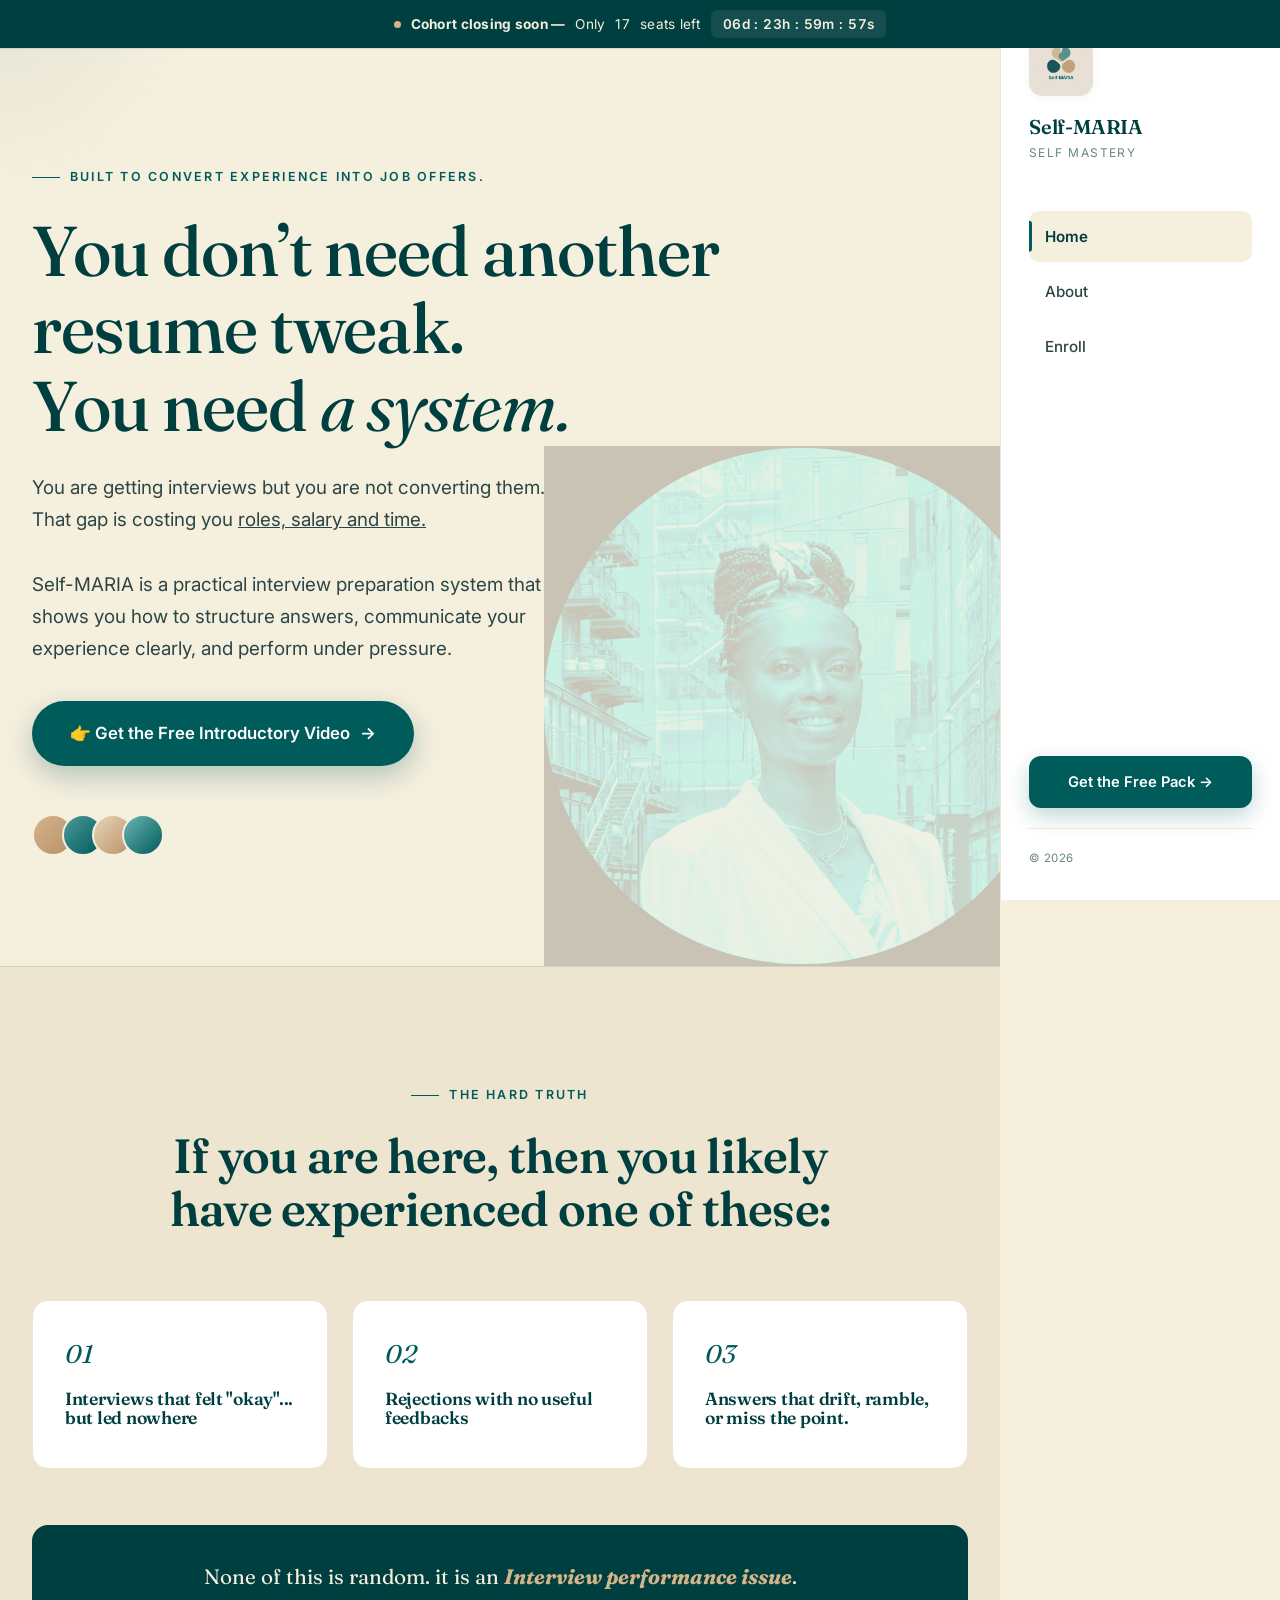
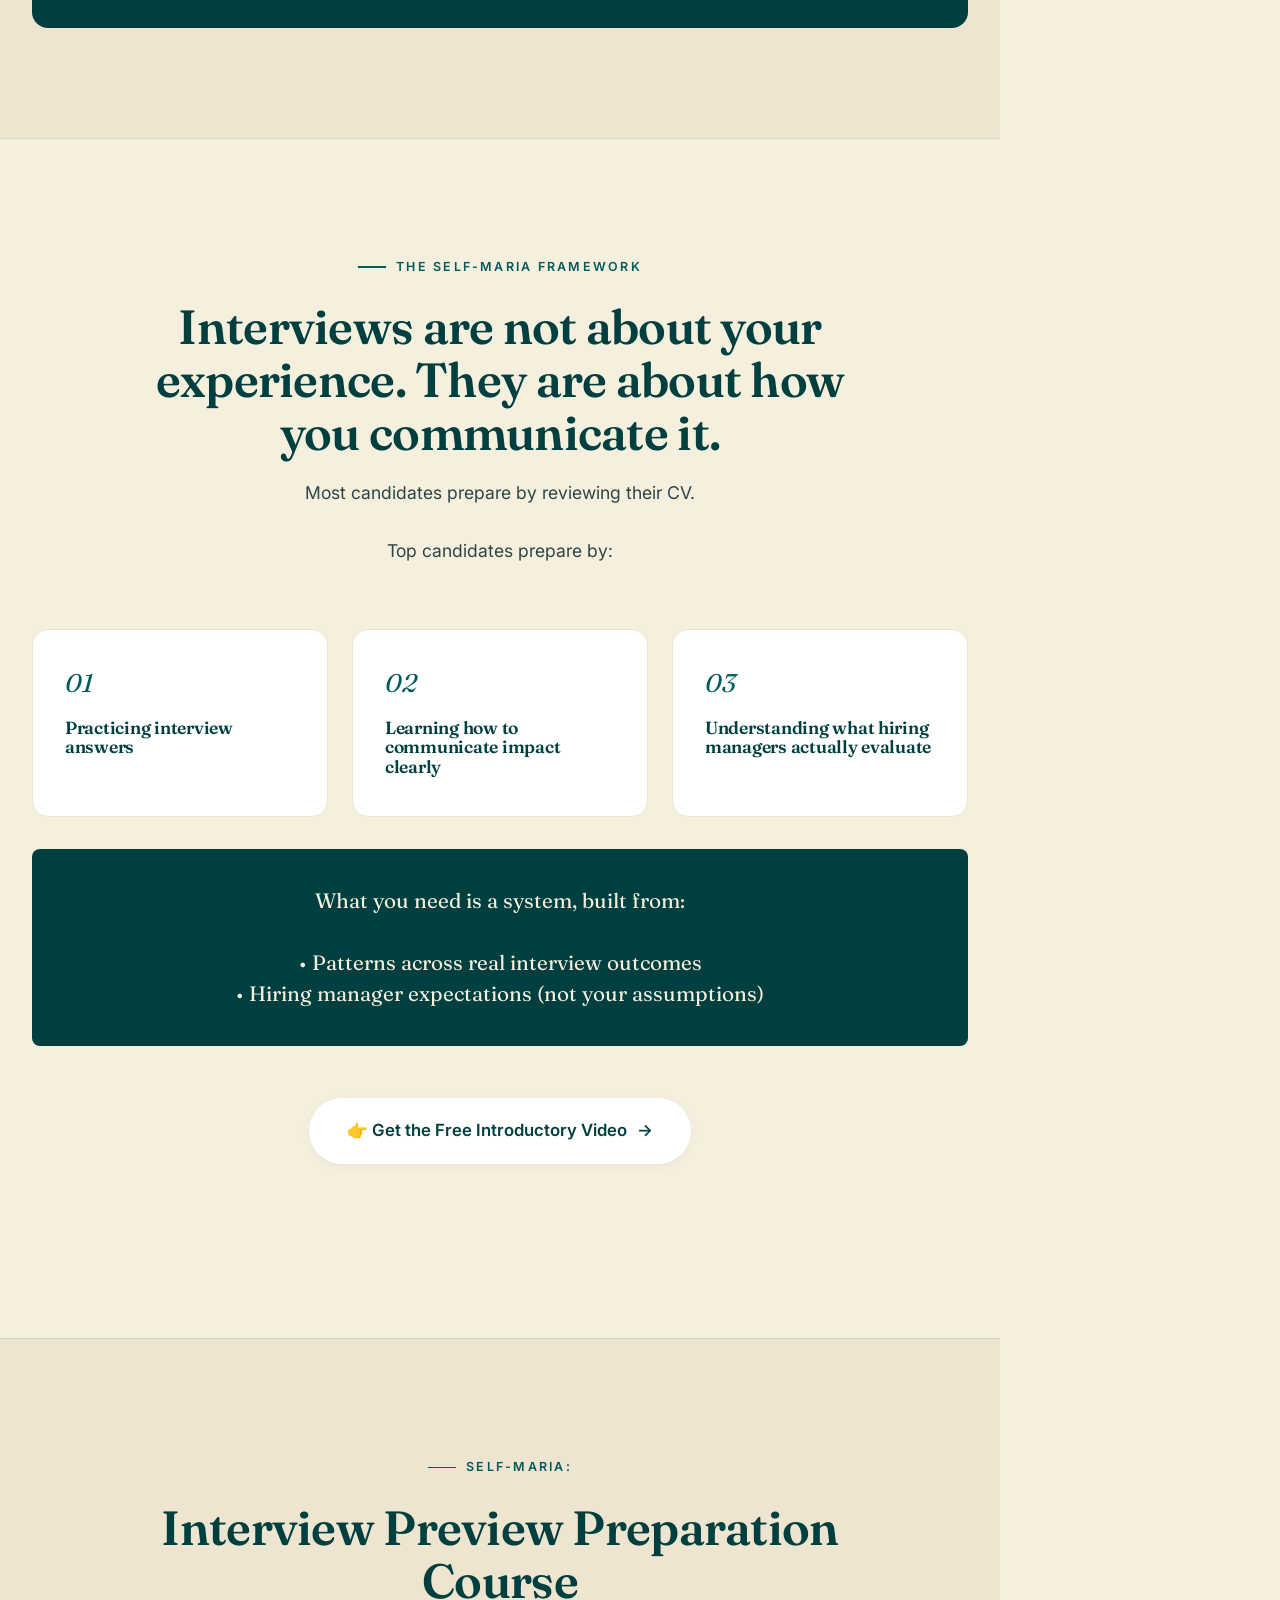
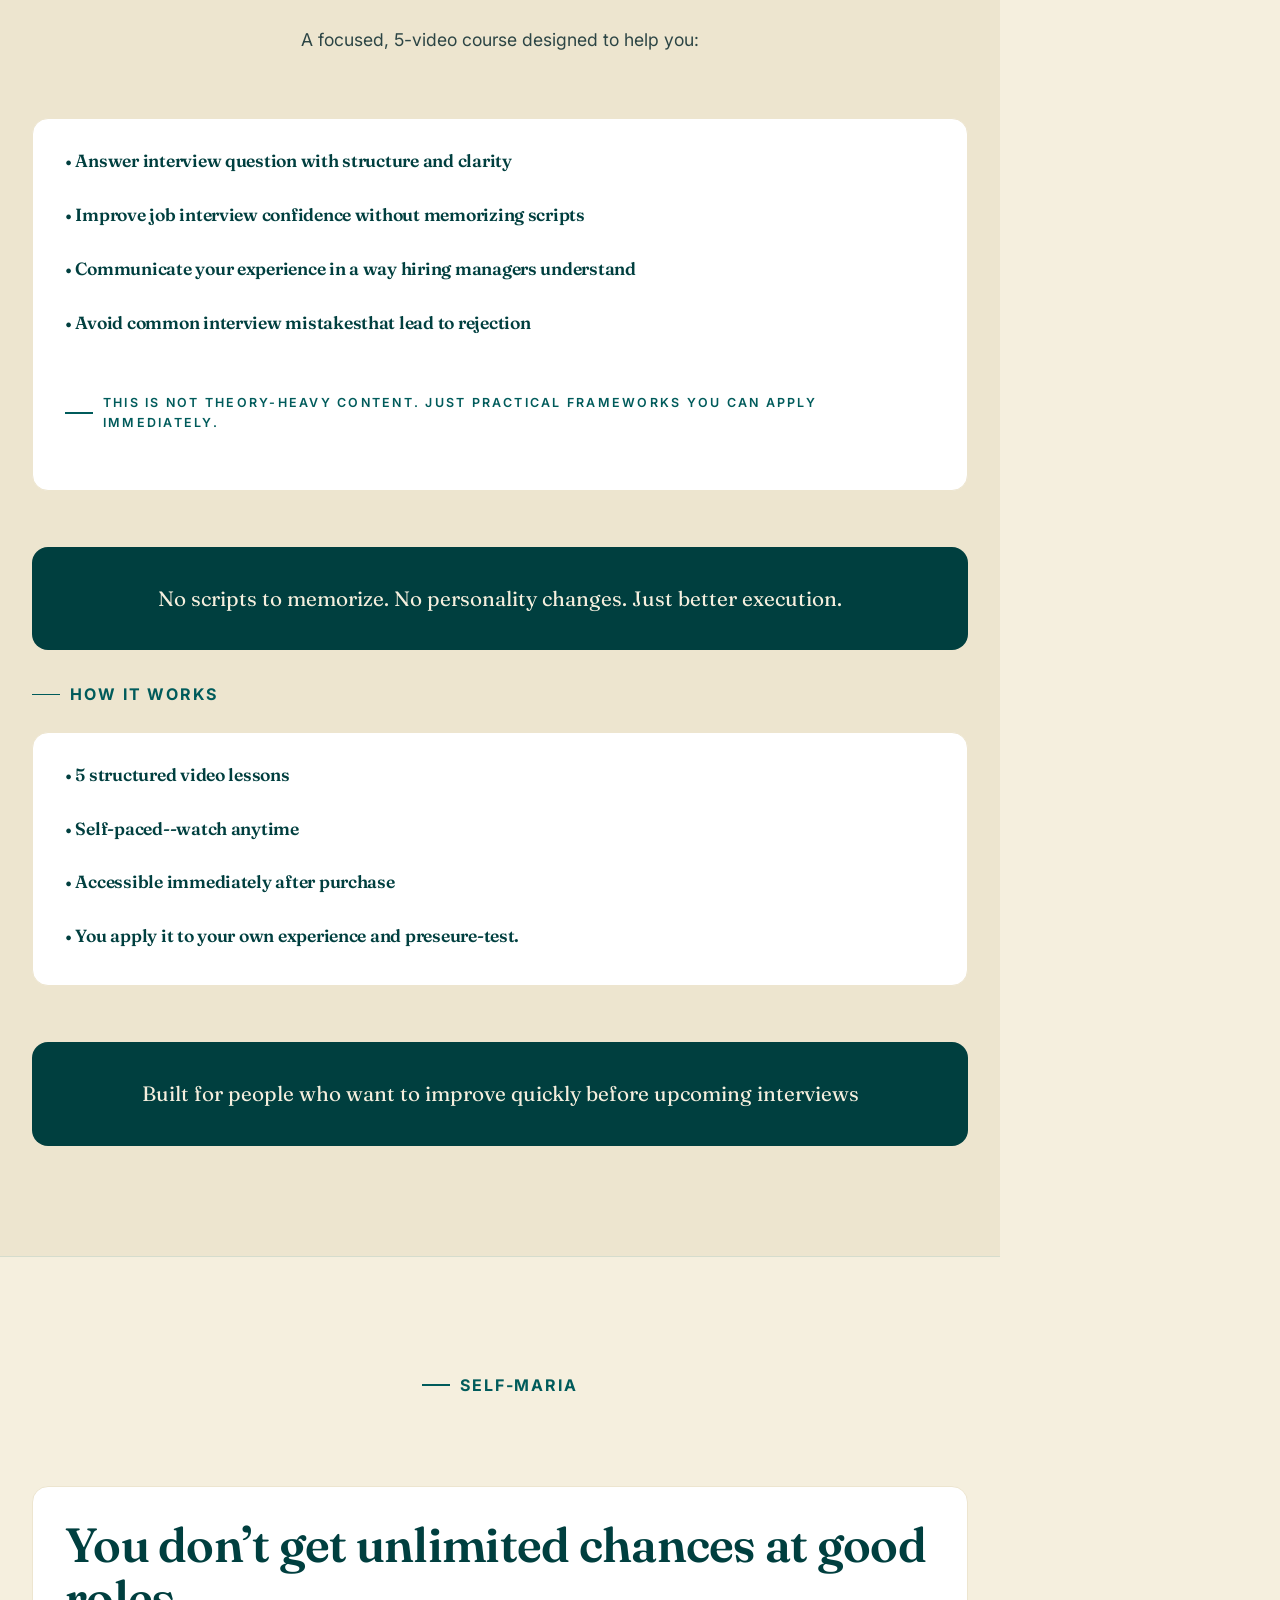
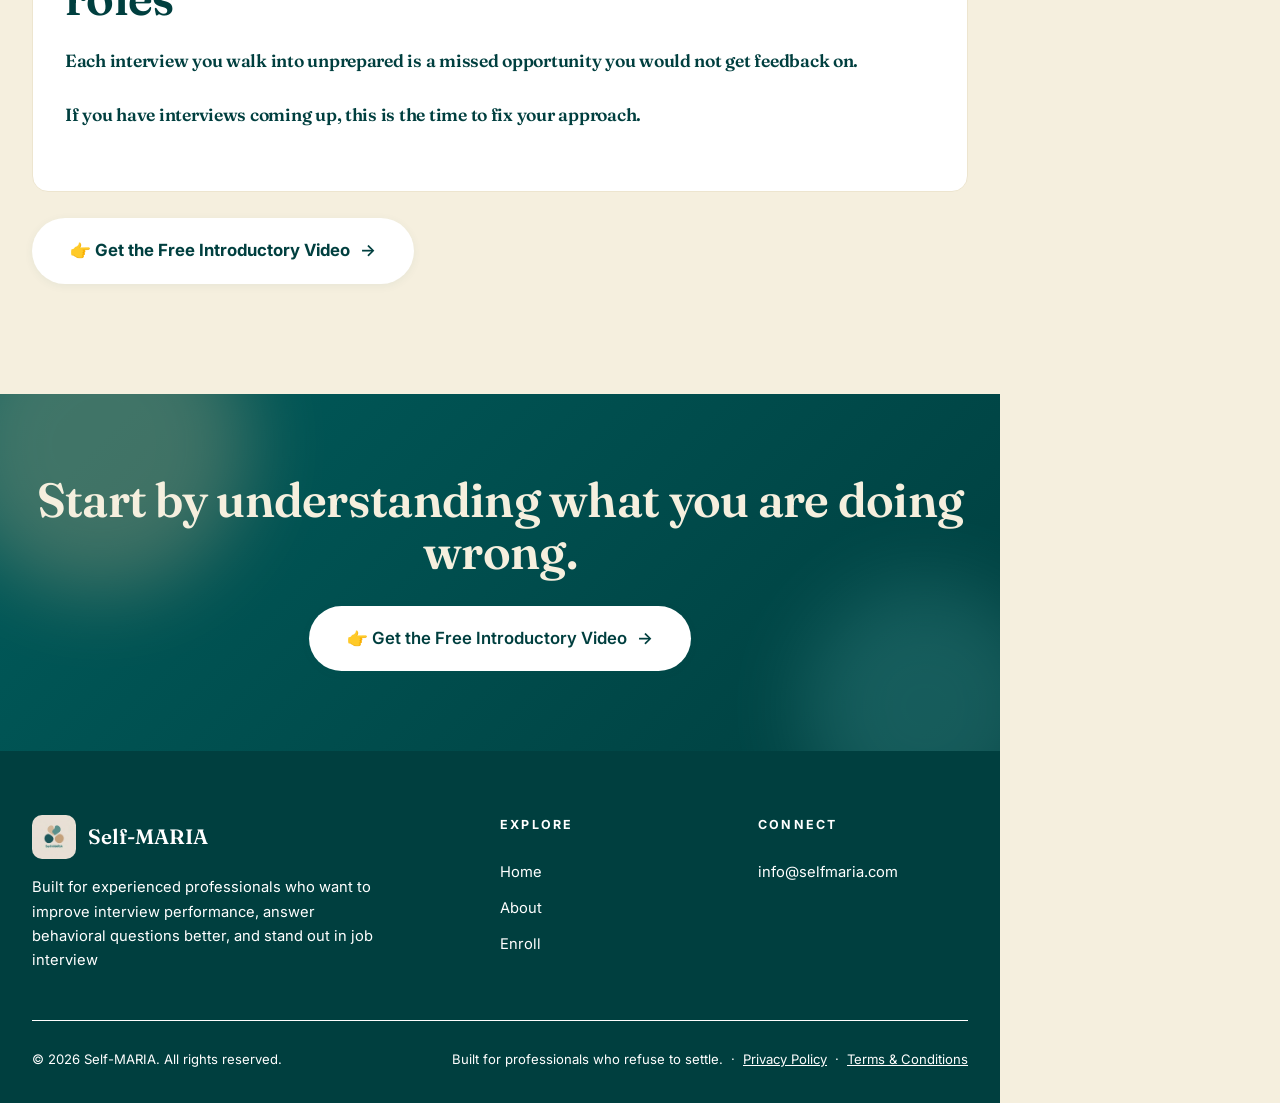
==== commit dd3fbeca: "Update index.html" ====
--- a/index.html
+++ b/index.html
@@ -199,7 +199,7 @@
           </div>
           <div class="footer-col">
             <h5>Connect</h5>
-            <a href="mailto:hello@self-maria.com">hello@self-maria.com</a>
+            <a href="mailto:info@selfmaria.com">info@selfmaria.com</a>
           </div>
         </div>
         <div class="footer-bot">
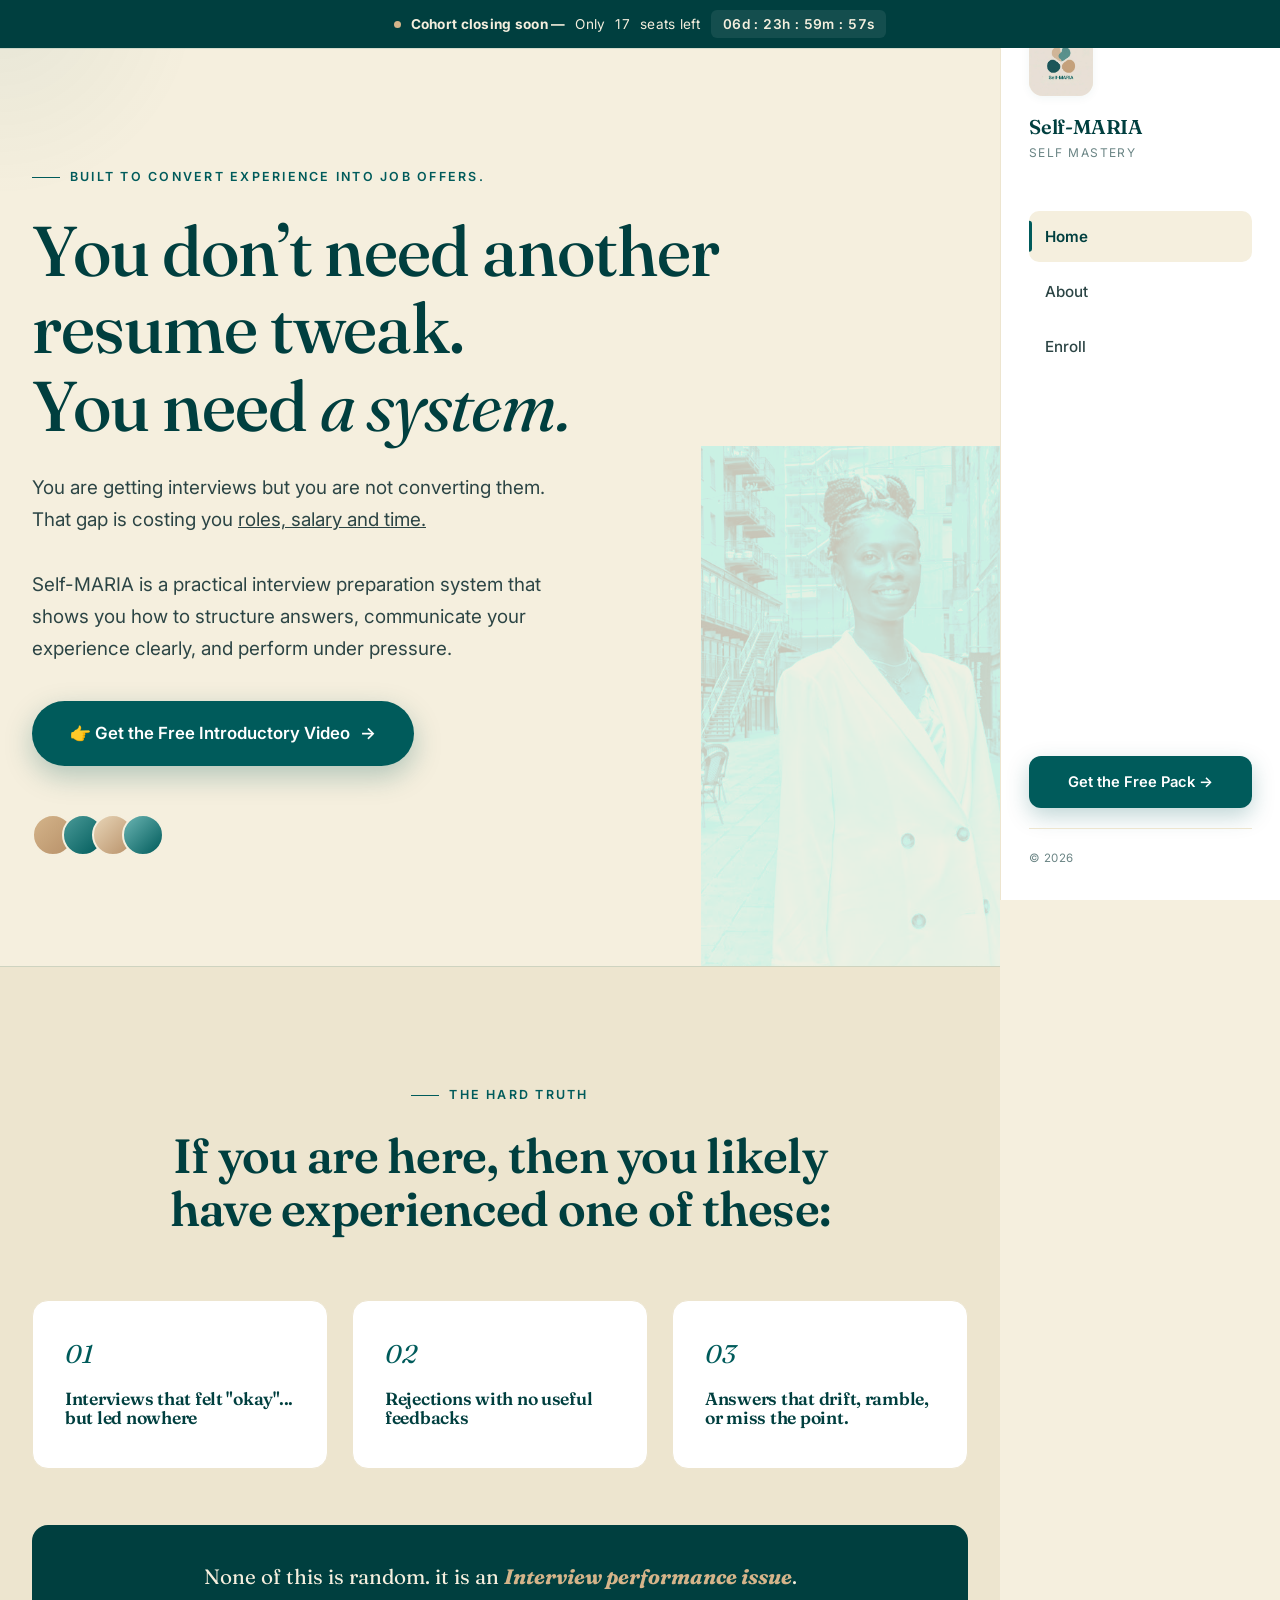
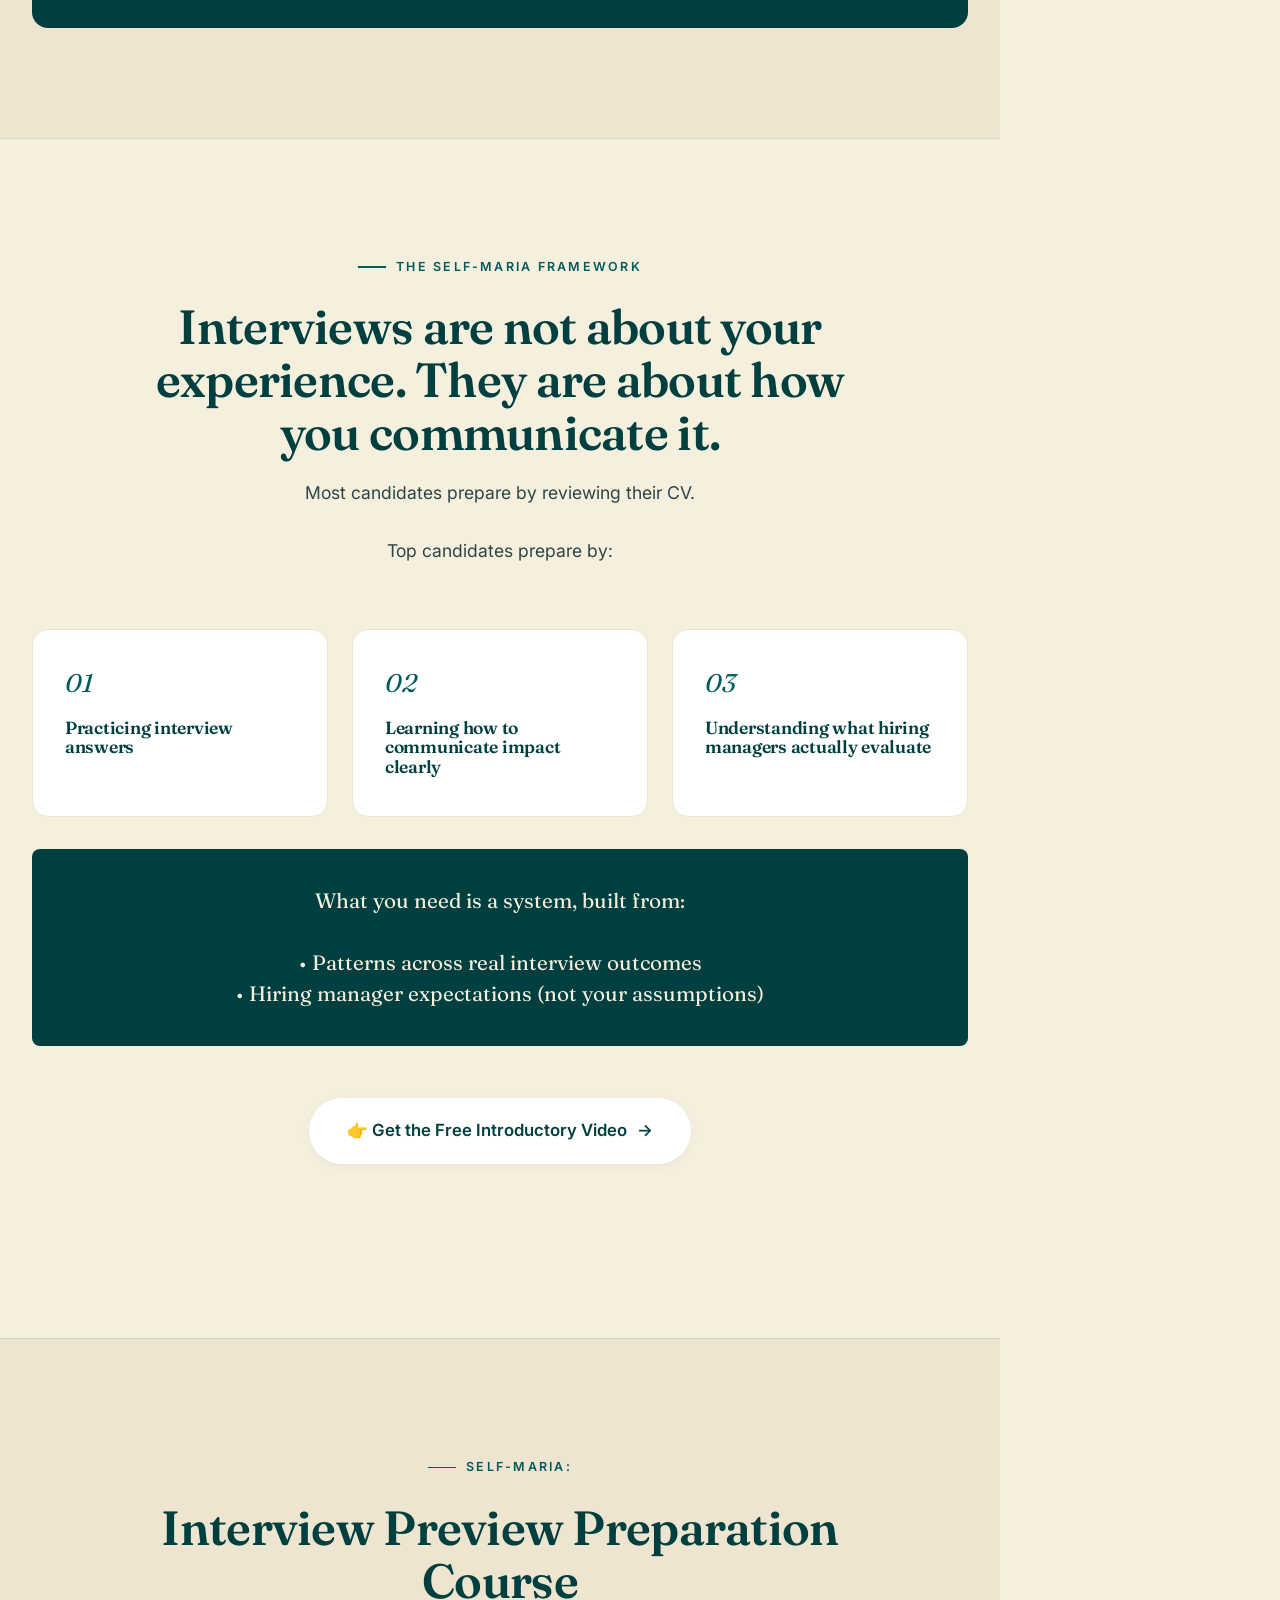
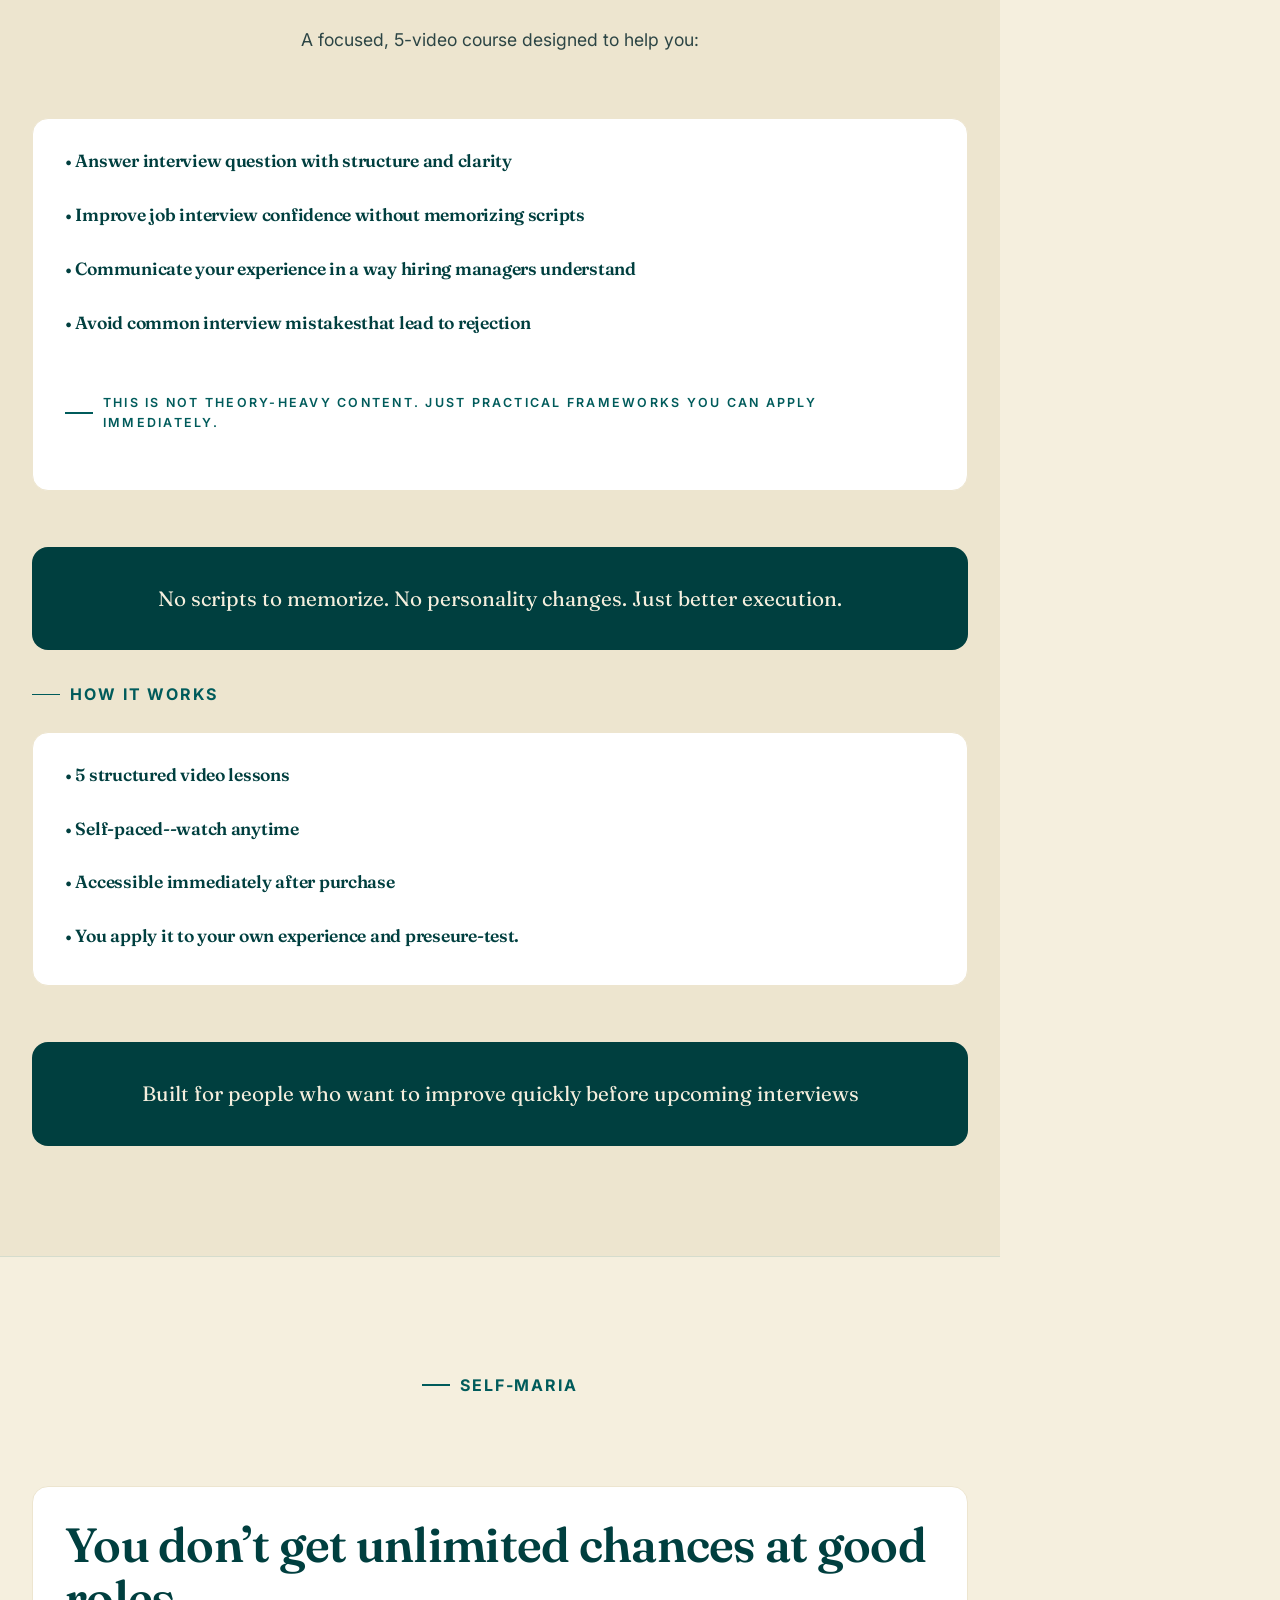
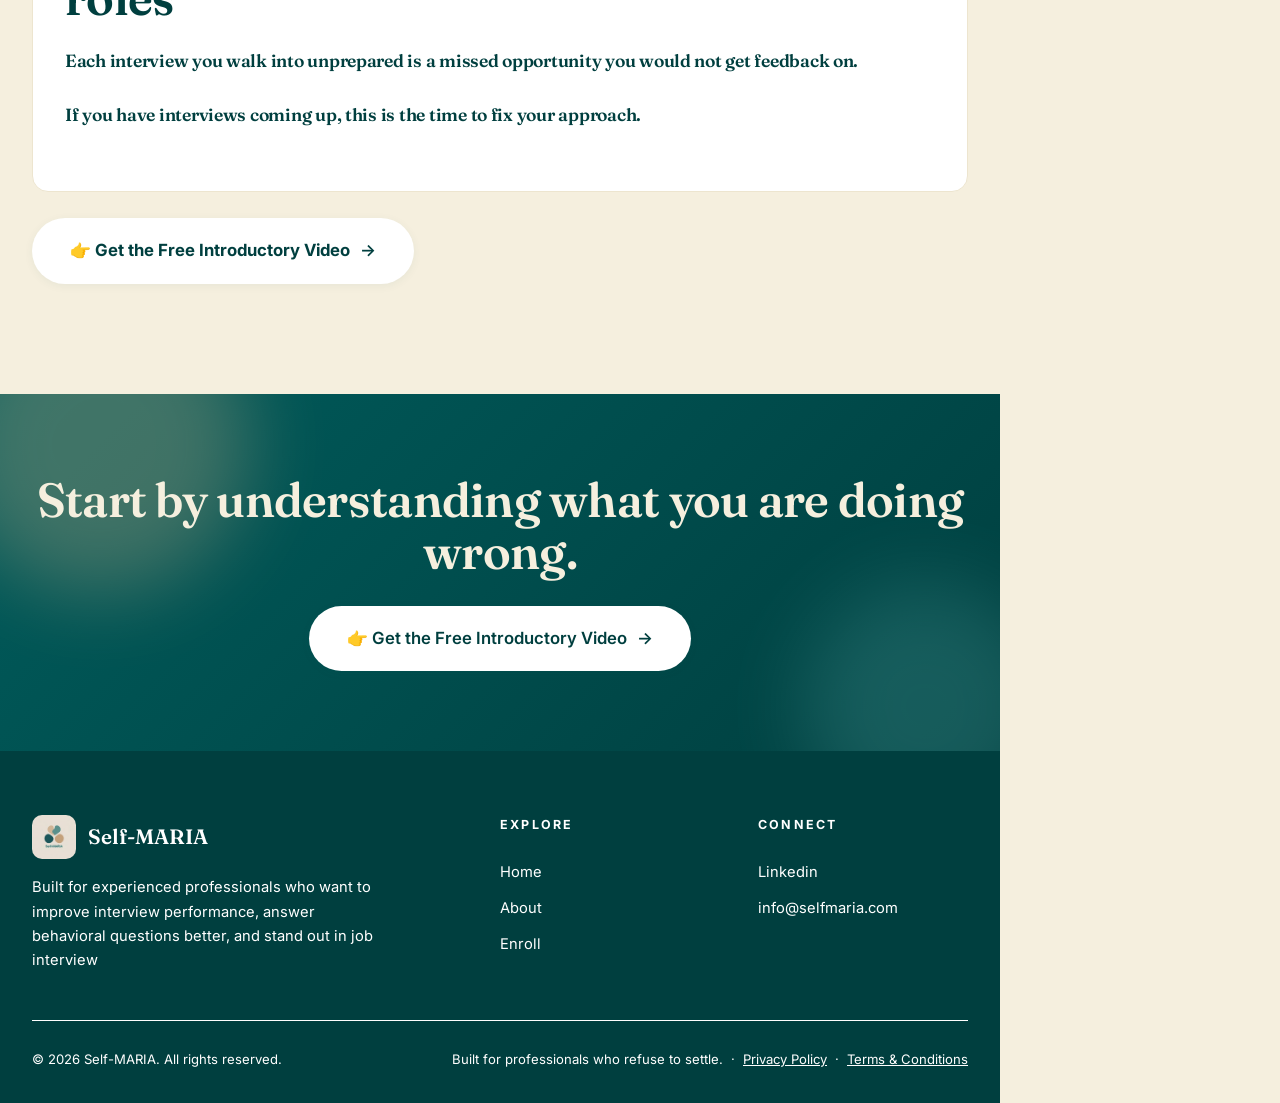
==== commit 3df67036: "Update index.html" ====
--- a/index.html
+++ b/index.html
@@ -199,6 +199,7 @@
           </div>
           <div class="footer-col">
             <h5>Connect</h5>
+            <a href="https://www.linkedin.com/in/sallyogbonna/">Linkedin</a>
             <a href="mailto:info@selfmaria.com">info@selfmaria.com</a>
           </div>
         </div>
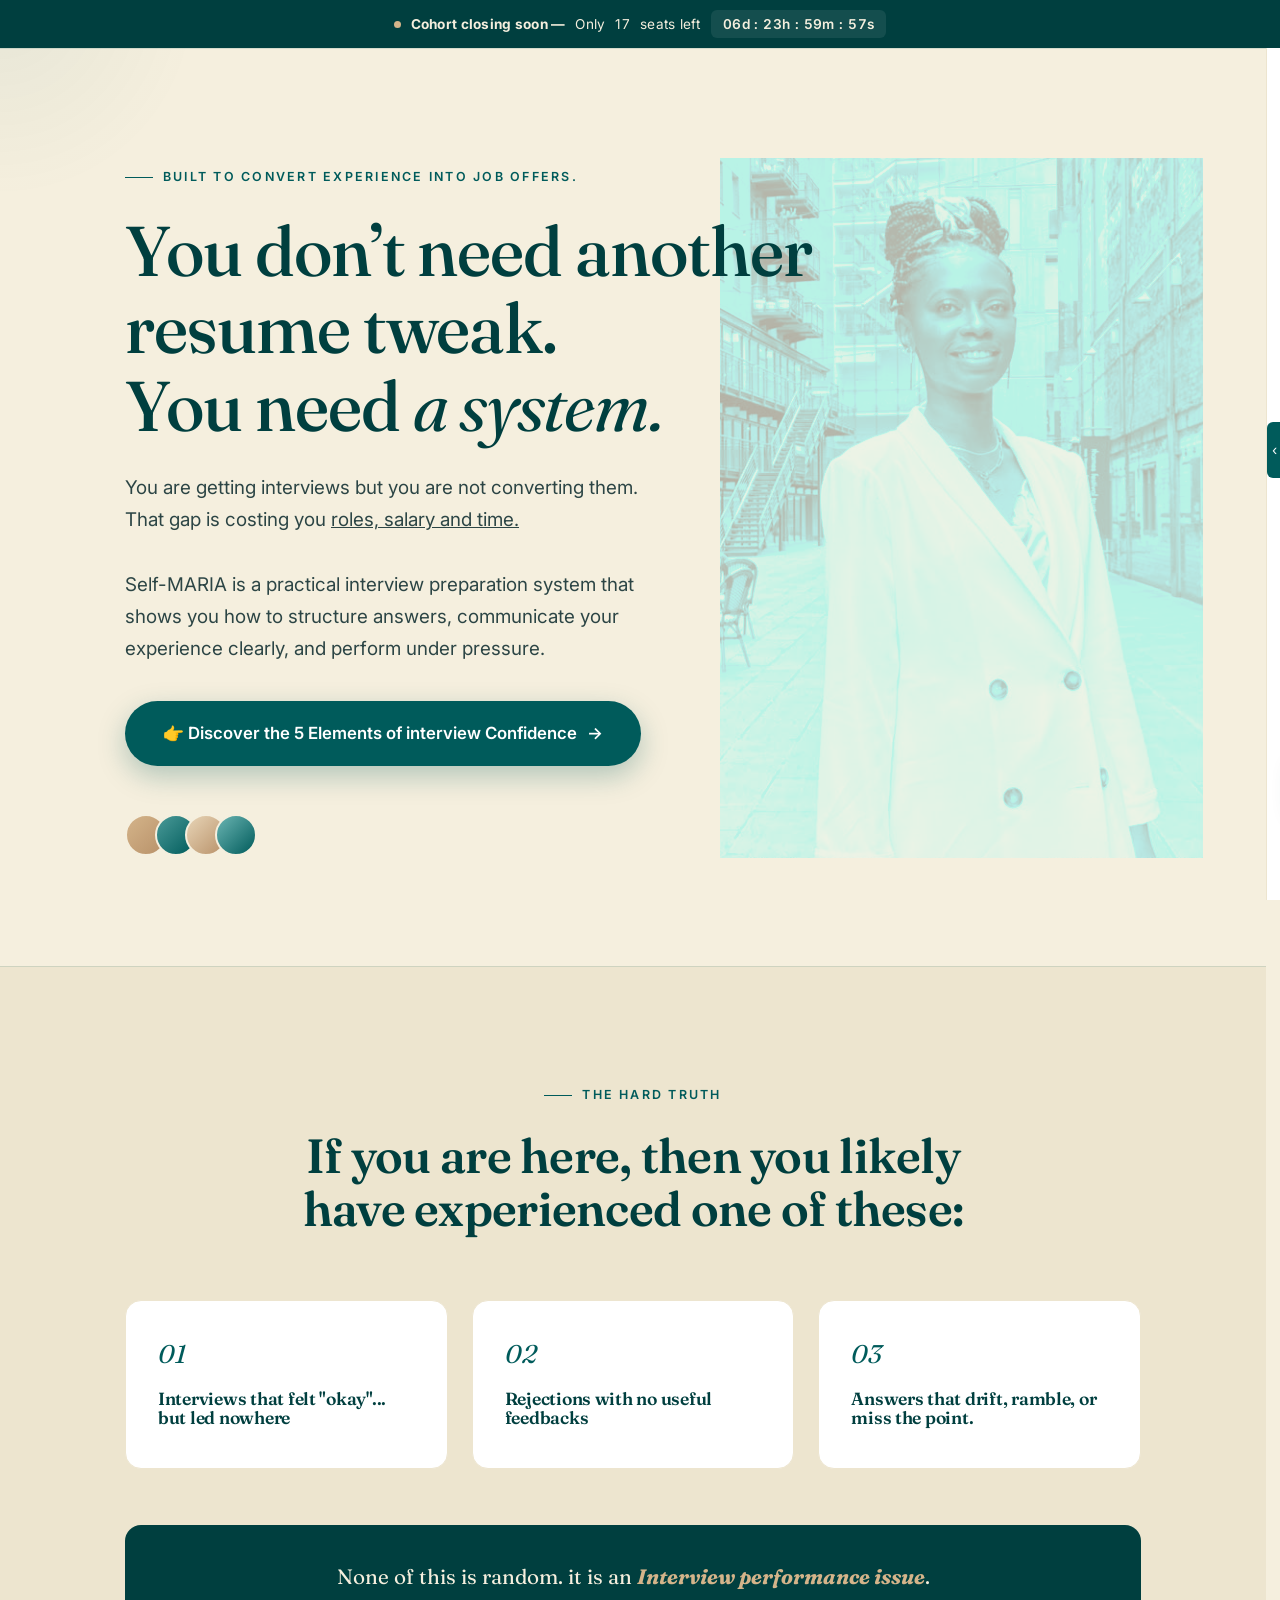
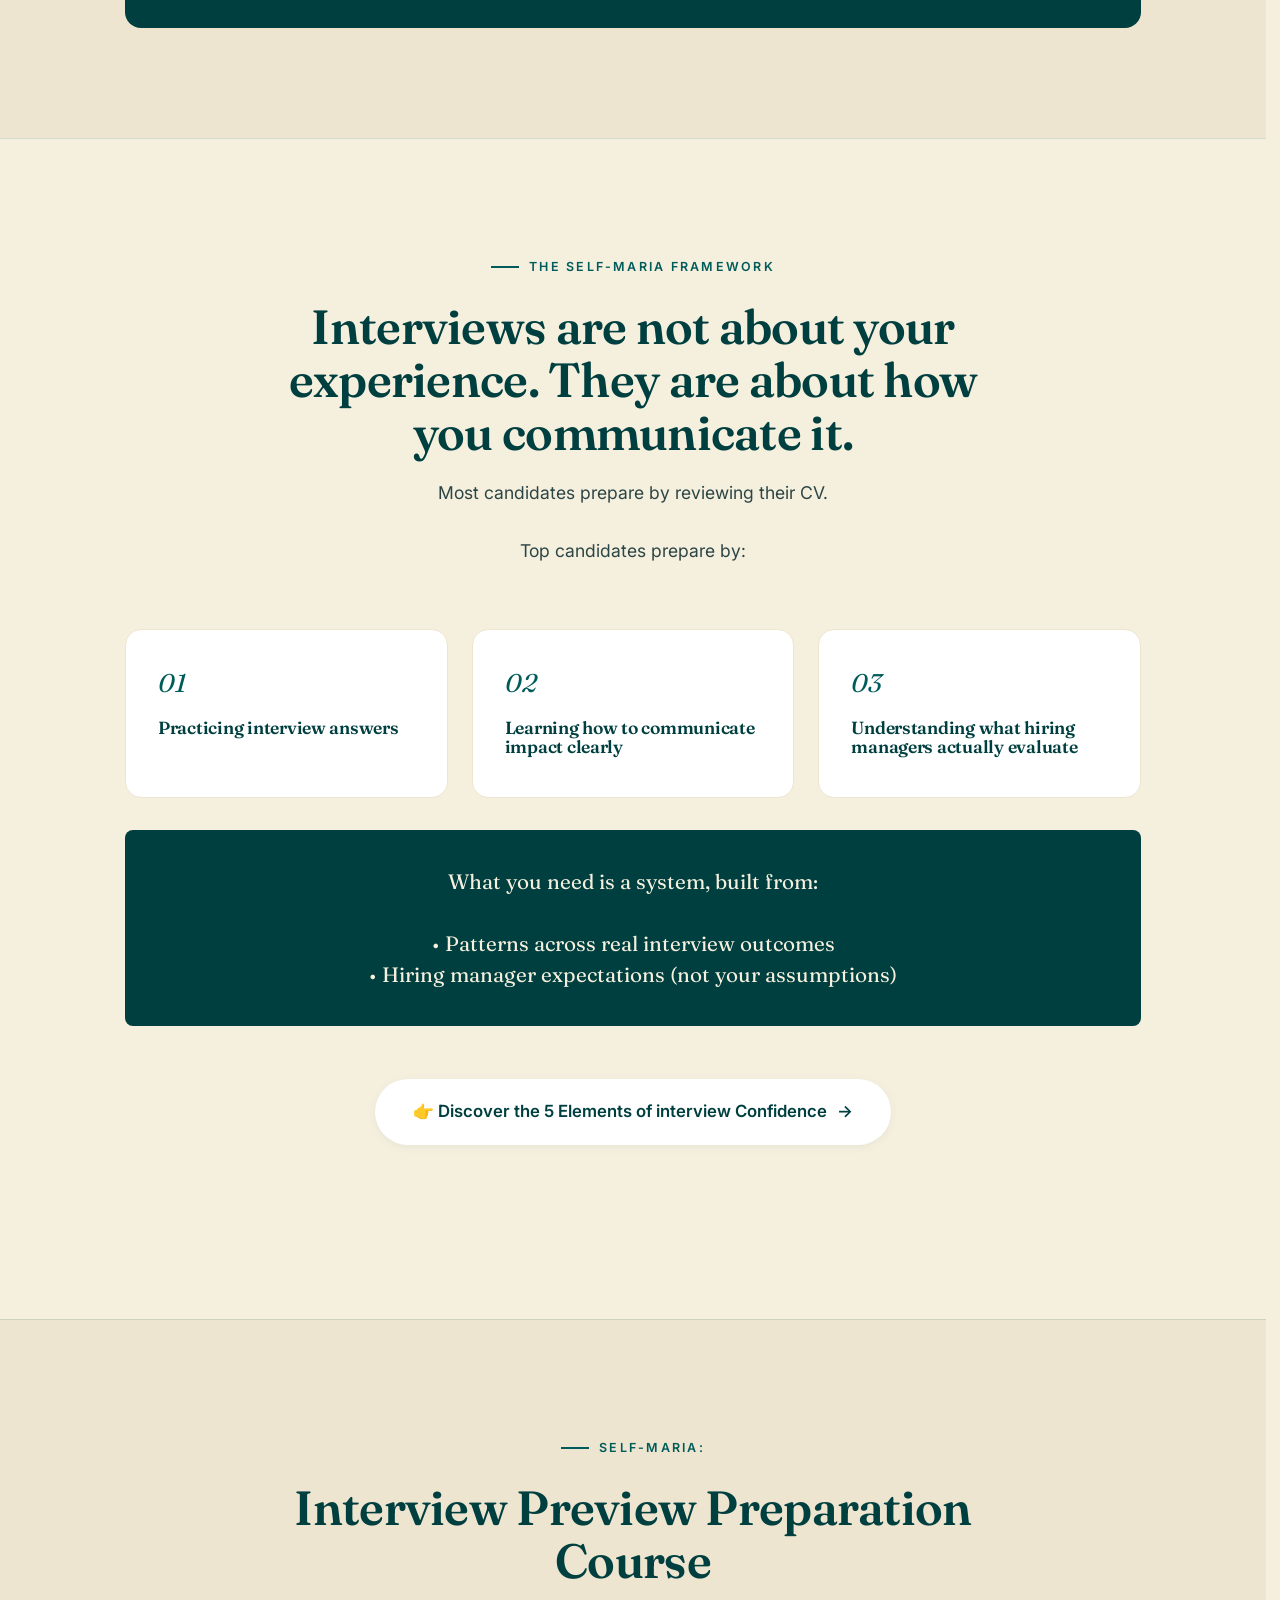
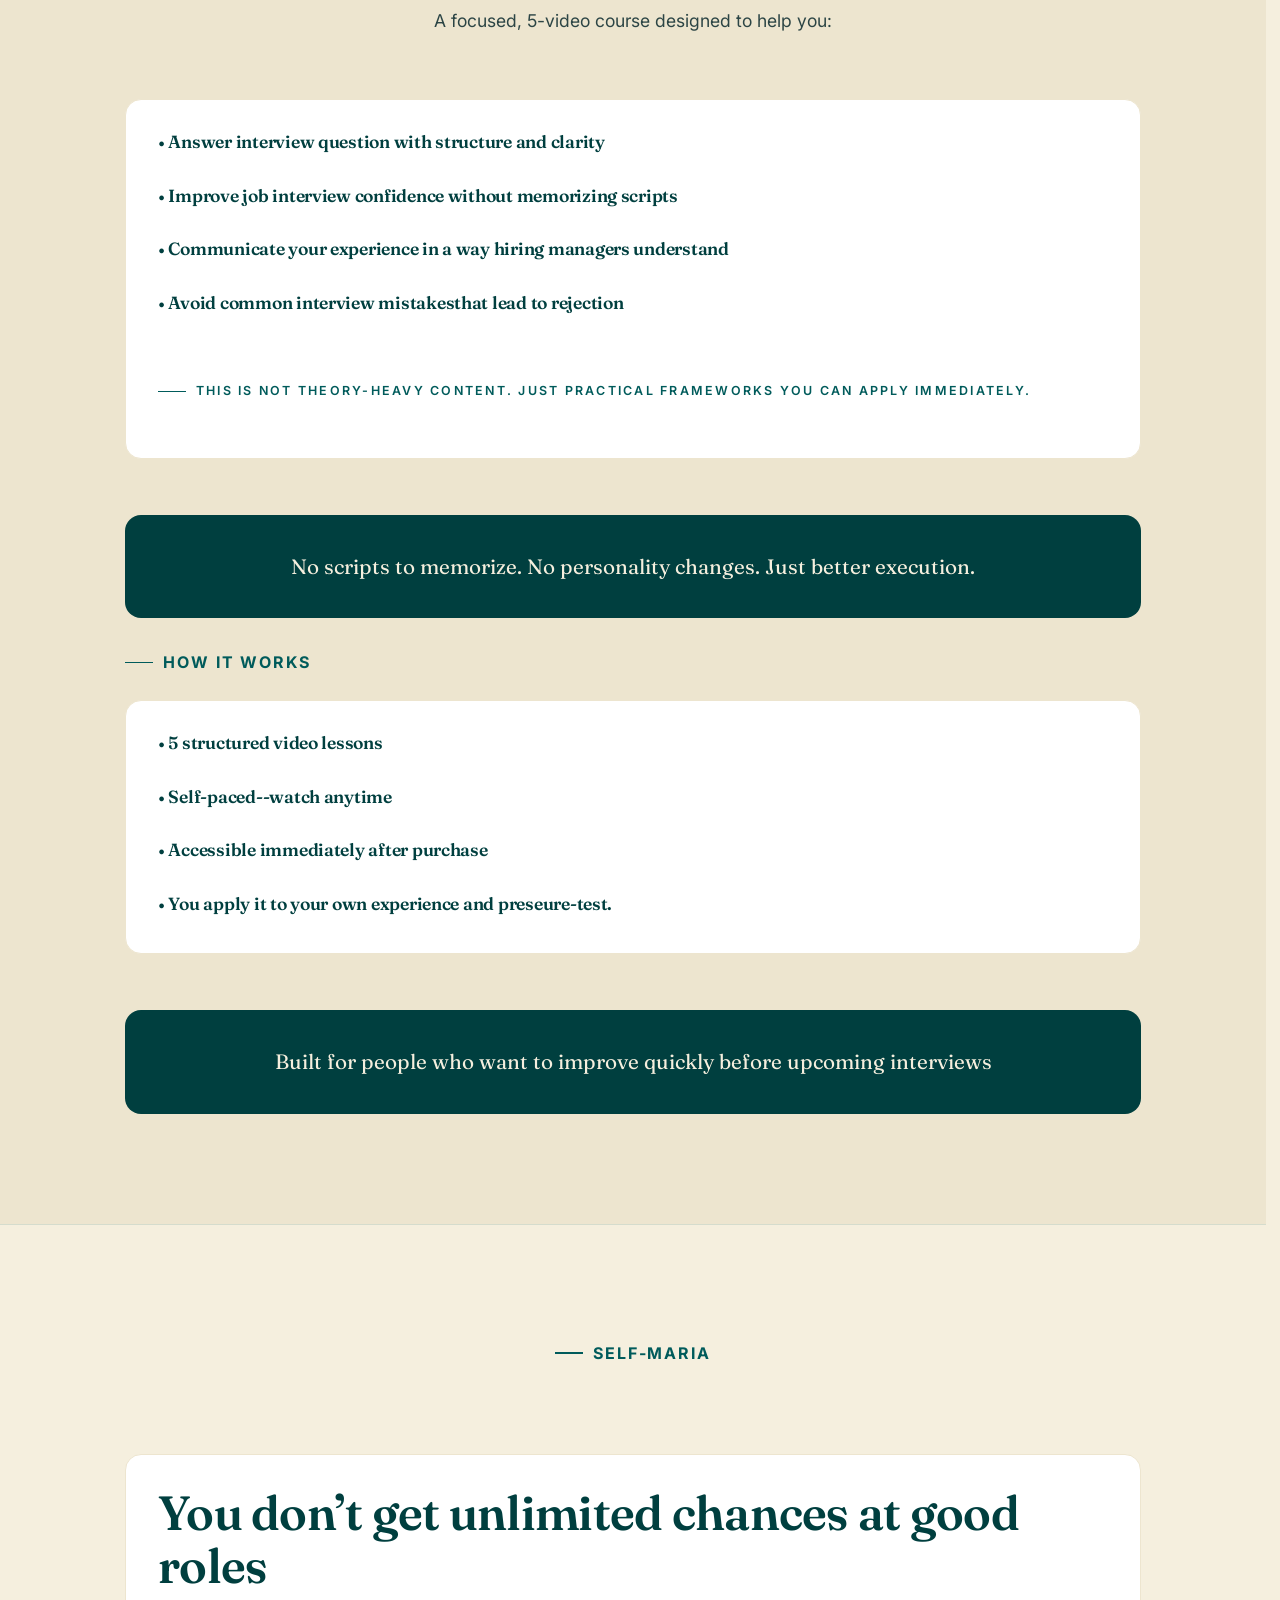
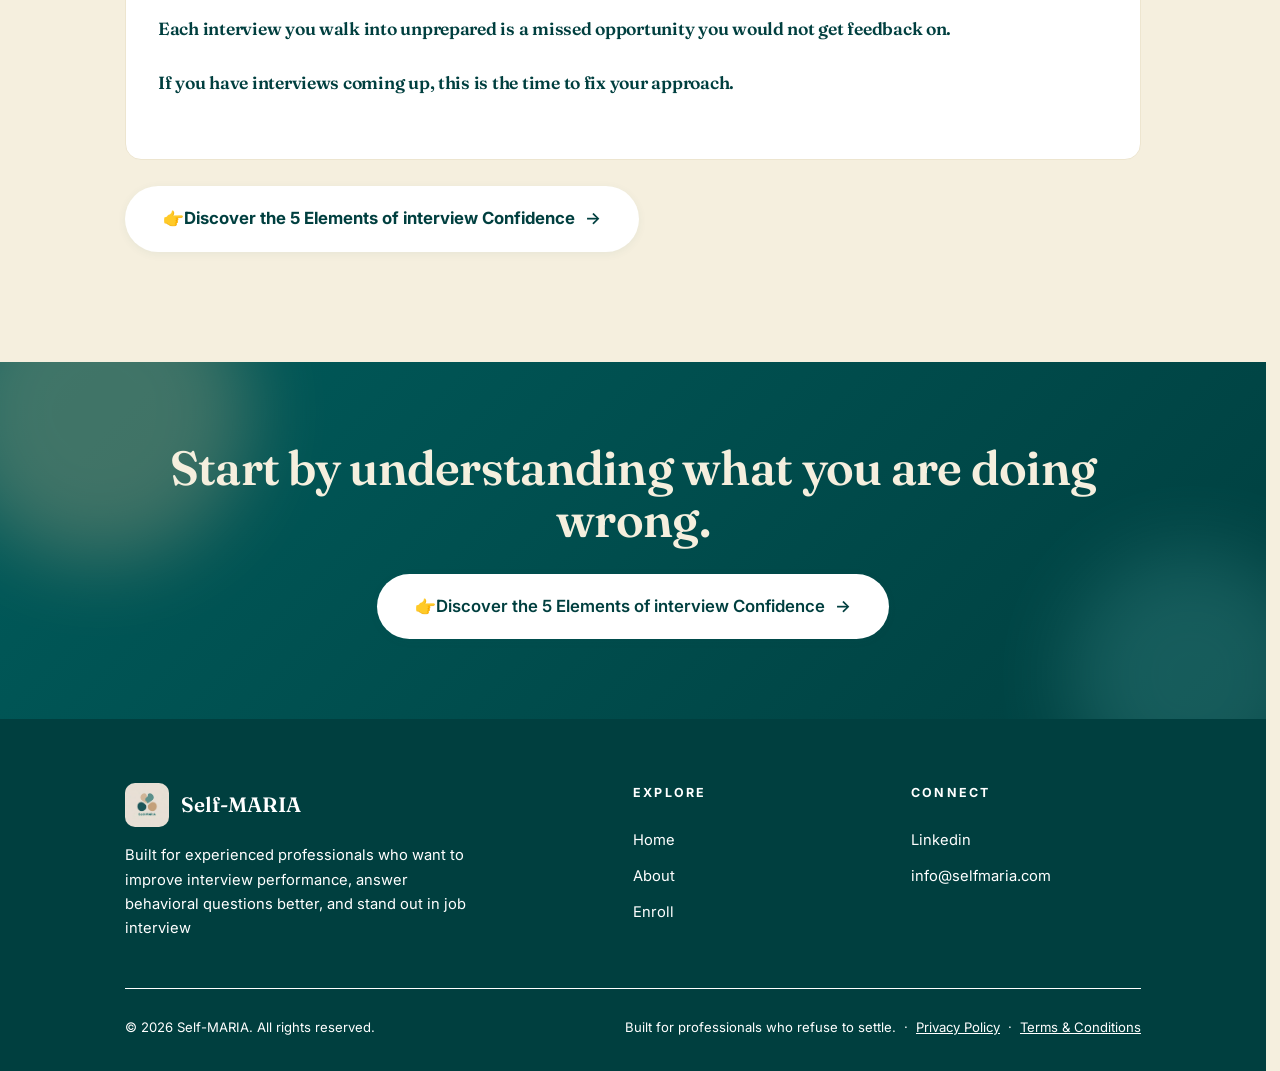
==== commit d31b4f3d: "Update index.html" ====
--- a/index.html
+++ b/index.html
@@ -28,7 +28,7 @@
             Self-MARIA is a practical interview preparation system that shows you how to structure answers, communicate your experience clearly, and perform under pressure.
           </p>
           <div class="hero-actions">
-            <a href="enroll.html" class="btn btn-primary btn-large">👉 Get the Free Introductory Video<span class="arrow">→</span></a>
+            <a href="enroll.html" class="btn btn-primary btn-large">👉 Discover the 5 Elements of interview Confidence<span class="arrow">→</span></a>
           </div>
           <div class="hero-meta">
             <div class="avatars">
@@ -98,7 +98,7 @@
         <div class="pain-callout" style="display:block;width:100%;box-sizing:border-box;border-radius:8px;margin-top:32px;">What you need is a system, built from:<br><br>• Patterns across real interview outcomes<br>• Hiring manager expectations (not your assumptions)</div>
         <br> <br>
         <div class="section-head center">
-        <a href="enroll.html" class="btn btn-cream btn-large">👉 Get the Free Introductory Video<span class="arrow">→</span></a>
+        <a href="enroll.html" class="btn btn-cream btn-large">👉 Discover the 5 Elements of interview Confidence<span class="arrow">→</span></a>
           </div>
 
       </div>
@@ -165,7 +165,7 @@
             <br></div>
           </div>
         <br>
-        <a href="enroll.html" class="btn btn-cream btn-large"><strong>👉 Get the Free Introductory Video</strong><span class="arrow">→</span></a>
+        <a href="enroll.html" class="btn btn-cream btn-large"><strong>👉Discover the 5 Elements of interview Confidence </strong><span class="arrow">→</span></a>
         </div>
       </div></section>
           
@@ -177,7 +177,7 @@
       <div class="container">
         <h2>Start by understanding what you are doing wrong.</h2>
         <br>
-        <a href="enroll.html" class="btn btn-cream btn-large">👉 Get the Free Introductory Video<span class="arrow">→</span></a>
+        <a href="enroll.html" class="btn btn-cream btn-large">👉Discover the 5 Elements of interview Confidence <span class="arrow">→</span></a>
       </div>
     </section>
 
--- a/style.css
+++ b/style.css
@@ -172,7 +172,37 @@
   flex-direction: column;
   padding: 32px 28px;
   z-index: 50;
-  transition: transform 0.5s var(--ease);
+  transition: transform 0.4s var(--ease), box-shadow 0.4s var(--ease);
+  transform: translateX(calc(100% - 14px));
+  box-shadow: none;
+}
+.sidenav::before {
+  content: '‹';
+  position: absolute;
+  left: 0;
+  top: 50%;
+  transform: translateY(-50%);
+  width: 14px;
+  height: 56px;
+  background: var(--brand);
+  border-radius: 6px 0 0 6px;
+  display: flex;
+  align-items: center;
+  justify-content: center;
+  color: #fff;
+  font-size: 0.85rem;
+  line-height: 56px;
+  text-align: center;
+  cursor: pointer;
+  transition: background 0.3s ease;
+}
+.sidenav:hover {
+  transform: translateX(0);
+  box-shadow: -8px 0 40px rgba(0, 91, 91, 0.12);
+}
+.sidenav:hover::before {
+  background: var(--brand-dark);
+  content: '›';
 }
 
 .sidenav-brand {
@@ -352,7 +382,7 @@
    MAIN CONTENT
    ============================================================ */
 .main {
-  margin-right: var(--nav-w);
+  margin-right: 14px;
   min-height: 100vh;
 }
 
@@ -525,12 +555,13 @@
   position: absolute;
   top: 0;
   bottom: 0;
-  right: 0;
+  right: 50;
+  transform: translateX(50%)
   height: 100%;
   width: auto;
-  max-width: 65%;
+  max-width: 70%;
   object-fit: contain;
-  object-position: right bottom;
+  object-position: center bottom;
   z-index: 0;
   opacity: 0.35;
   /* Duotone effect: convert image into deep teal tones */
@@ -552,11 +583,12 @@
 /* COACH PHOTO — watermark variant for other pages */
 .coach-watermark {
   position: absolute;
-  right: -60px;
-  bottom: 0;
-  height: 80%;
-  max-height: 520px;
-  opacity: 0.18;
+  right: 5%;
+  top: 50%;
+  transform: translateY(-50%);
+  height: 105%;
+  max-height: 700px;
+  opacity: 0.26;
   filter:
     grayscale(100%)
     sepia(100%)
@@ -1278,7 +1310,9 @@
     transform: translateX(100%);
     box-shadow: var(--shadow-lg);
   }
-  .sidenav.open { transform: translateX(0); }
+  .sidenav::before { display: none; }
+  .sidenav:hover { transform: translateX(100%); }
+  .sidenav.open { transform: translateX(0) !important; }
   .main { margin-right: 0; }
   .hero-grid { grid-template-columns: 1fr; gap: 48px; }
   .hero-visual { height: 420px; }
